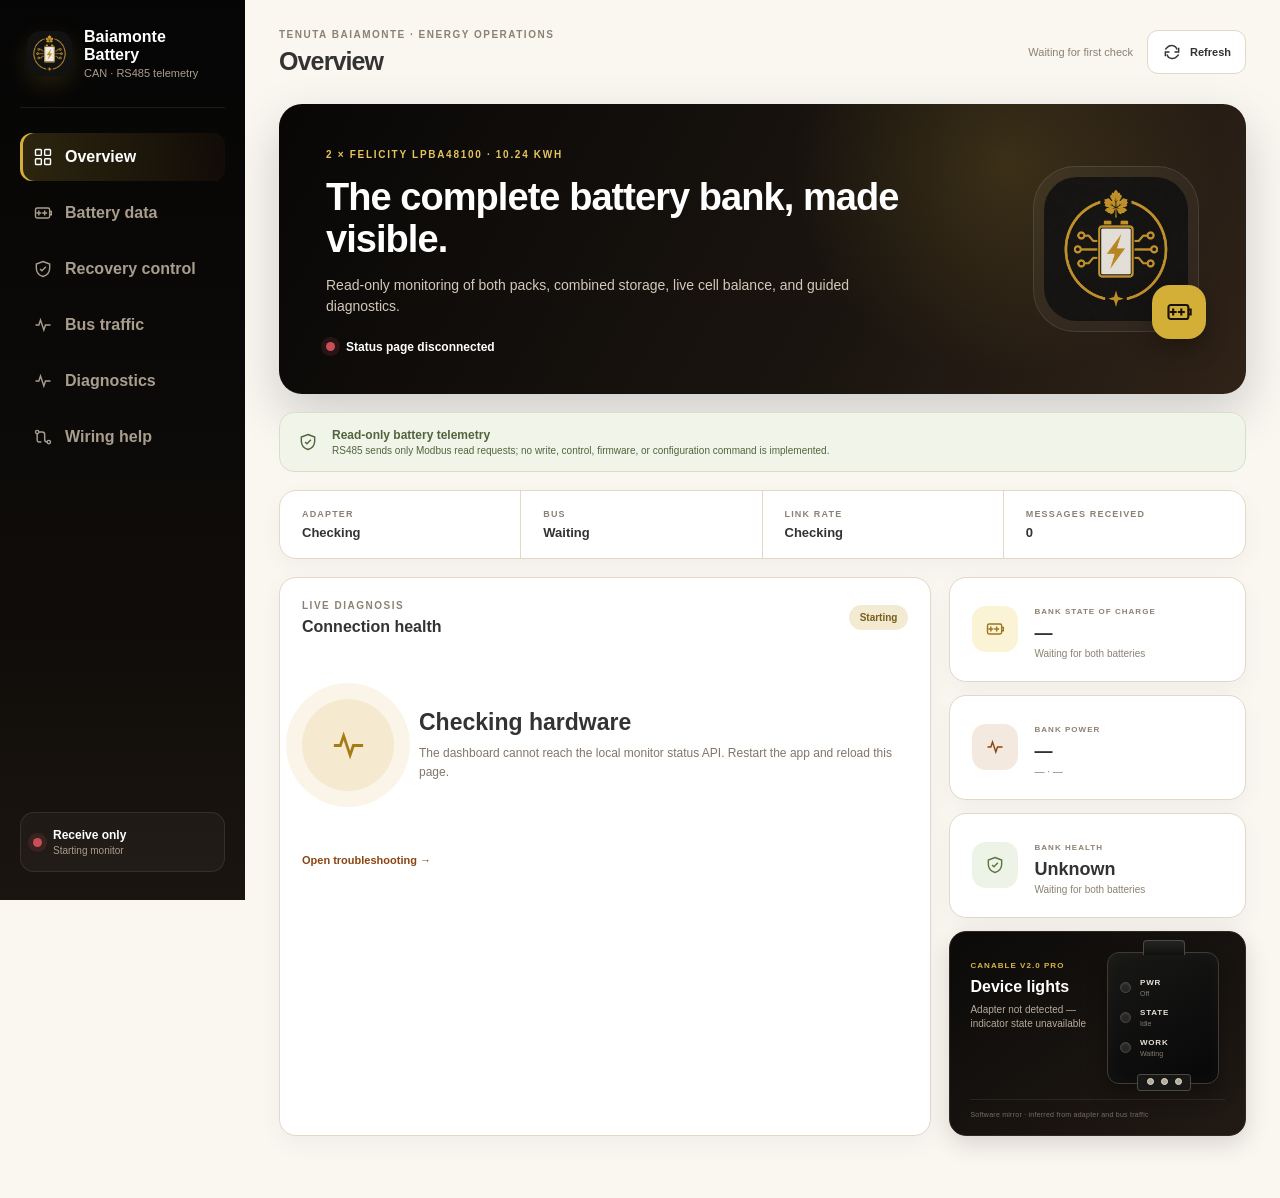
==== baiamonte_can_monitor/web/index.html @ 687291a1 "Add guarded battery recovery control" ====
<!doctype html>
<html lang="en">
<head>
  <meta charset="utf-8">
  <meta name="viewport" content="width=device-width,initial-scale=1,viewport-fit=cover">
  <meta name="theme-color" content="#080706">
  <meta name="apple-mobile-web-app-capable" content="yes">
  <meta name="apple-mobile-web-app-status-bar-style" content="black-translucent">
  <meta name="apple-mobile-web-app-title" content="Baiamonte Battery">
  <title>Baiamonte Battery Monitor</title>
  <link rel="icon" type="image/png" sizes="32x32" href="favicon-32.png">
  <link rel="apple-touch-icon" sizes="180x180" href="apple-touch-icon.png">
  <link rel="manifest" href="manifest.webmanifest">
  <link rel="stylesheet" href="app.css">
  <link rel="stylesheet" href="device-lights.css">
</head>
<body>
  <svg class="sprite" aria-hidden="true"><defs>
    <symbol id="i-overview" viewBox="0 0 24 24"><rect x="3" y="3" width="7" height="7" rx="1"/><rect x="14" y="3" width="7" height="7" rx="1"/><rect x="3" y="14" width="7" height="7" rx="1"/><rect x="14" y="14" width="7" height="7" rx="1"/></symbol>
    <symbol id="i-battery" viewBox="0 0 24 24"><rect x="3" y="6" width="17" height="12" rx="2"/><path d="M20 10h2v4h-2M7 9v6M4 12h6M14 9v6M11 12h6"/></symbol>
    <symbol id="i-pulse" viewBox="0 0 24 24"><path d="M3 12h4l2-6 4 12 2-6h6"/></symbol>
    <symbol id="i-wire" viewBox="0 0 24 24"><circle cx="5" cy="6" r="2"/><circle cx="19" cy="18" r="2"/><path d="M7 6h4a3 3 0 0 1 3 3v6a3 3 0 0 0 3 3M5 8v8a2 2 0 0 0 2 2h3"/></symbol>
    <symbol id="i-refresh" viewBox="0 0 24 24"><path d="M20 7v5h-5M4 17v-5h5"/><path d="M18.2 9A7 7 0 0 0 6.4 6.4L4 9M5.8 15A7 7 0 0 0 17.6 17.6L20 15"/></symbol>
    <symbol id="i-shield" viewBox="0 0 24 24"><path d="M12 3 20 6v5c0 5-3.3 8.4-8 10-4.7-1.6-8-5-8-10V6Z"/><path d="m8.5 12 2.2 2.2 4.8-5"/></symbol>
  </defs></svg>

  <div class="shell">
    <aside>
      <div class="brand"><img src="brand-icon.png" alt=""><span><strong>Baiamonte Battery</strong><small>CAN · RS485 telemetry</small></span></div>
      <nav aria-label="CAN Monitor pages">
        <button class="nav active" data-page="overview"><svg><use href="#i-overview"/></svg>Overview</button>
        <button class="nav" data-page="battery"><svg><use href="#i-battery"/></svg>Battery data</button>
        <button class="nav" data-page="recovery"><svg><use href="#i-shield"/></svg>Recovery control</button>
        <button class="nav" data-page="traffic"><svg><use href="#i-pulse"/></svg>Bus traffic</button>
        <button class="nav" data-page="diagnostics"><svg><use href="#i-pulse"/></svg>Diagnostics</button>
        <button class="nav" data-page="wiring"><svg><use href="#i-wire"/></svg>Wiring help</button>
      </nav>
      <div class="estate-note"><i id="side-light"></i><span><b>Receive only</b><small id="side-status">Starting monitor</small></span></div>
    </aside>

    <main>
      <header>
        <div><p class="eyebrow">TENUTA BAIAMONTE · ENERGY OPERATIONS</p><h1 id="page-title">Overview</h1></div>
        <div class="header-tools"><span id="last-check">Waiting for first check</span><button id="refresh"><svg><use href="#i-refresh"/></svg>Refresh</button></div>
      </header>

      <section class="page active" id="overview">
        <div class="hero">
          <div class="hero-copy"><span>2 × FELICITY LPBA48100 · 10.24 KWH</span><h2>The complete battery bank, made visible.</h2><p>Read-only monitoring of both packs, combined storage, live cell balance, and guided diagnostics.</p><div class="hero-state"><i id="hero-light"></i><b id="hero-status">Checking the battery adapter…</b></div></div>
          <div class="hero-emblem"><img src="brand-icon.png" alt="Baiamonte crest"><span><svg><use href="#i-battery"/></svg></span></div>
        </div>

        <div class="safety-banner"><svg><use href="#i-shield"/></svg><div><b>Read-only battery telemetry</b><span>RS485 sends only Modbus read requests; no write, control, firmware, or configuration command is implemented.</span></div></div>

        <div class="summary-strip">
          <div><small>ADAPTER</small><b id="adapter-summary">Checking</b></div>
          <div><small>BUS</small><b id="bus-summary">Waiting</b></div>
          <div><small>LINK RATE</small><b id="bitrate-summary">Checking</b></div>
          <div><small>MESSAGES RECEIVED</small><b id="frames-summary">0</b></div>
        </div>

        <div class="overview-grid">
          <article class="panel health-panel"><div class="panel-head"><div><p>LIVE DIAGNOSIS</p><h3>Connection health</h3></div><span class="status-badge" id="health-badge">Starting</span></div><div class="health-orbit"><span id="health-orbit"><svg><use href="#i-pulse"/></svg></span><div><h2 id="health-title">Checking hardware</h2><p id="diagnosis">The monitor is starting.</p></div></div><button class="text-button" data-go="diagnostics">Open troubleshooting →</button></article>
          <div class="status-column">
            <article class="metric-card gold"><span><svg><use href="#i-battery"/></svg></span><div><small>BANK STATE OF CHARGE</small><h3 id="soc">—</h3><p id="battery-state">Waiting for both batteries</p></div></article>
            <article class="metric-card brown"><span><svg><use href="#i-pulse"/></svg></span><div><small>BANK POWER</small><h3 id="power">—</h3><p><span id="voltage">—</span> · <span id="current">—</span></p></div></article>
            <article class="metric-card green"><span><svg><use href="#i-shield"/></svg></span><div><small>BANK HEALTH</small><h3 id="safety">Unknown</h3><p id="safety-detail">Waiting for both batteries</p></div></article>
            <article class="device-lights-card" aria-label="CANable indicator light software mirror">
              <div class="device-lights-copy"><small id="device-model">USB COMMUNICATION ADAPTER</small><h3>Device lights</h3><p id="device-lights-status">Checking adapter indicators</p></div>
              <div class="canable-face" id="canable-face">
                <span class="usb-cap" aria-hidden="true"></span>
                <div class="led-row"><i class="device-led pwr" id="led-pwr" aria-hidden="true"></i><b id="led-pwr-label">PWR</b><em id="led-pwr-state">Off</em></div>
                <div class="led-row"><i class="device-led state" id="led-state" aria-hidden="true"></i><b id="led-state-label">RXD</b><em id="led-state-state">Idle</em></div>
                <div class="led-row"><i class="device-led work" id="led-work" aria-hidden="true"></i><b id="led-work-label">TXD</b><em id="led-work-state">Waiting</em></div>
                <span class="terminal-block" aria-hidden="true"><i></i><i></i><i></i></span>
              </div>
              <span class="mirror-note">Software mirror · inferred from adapter and bus traffic</span>
            </article>
          </div>
        </div>
        <div class="pack-overview-grid" id="pack-overview-grid"></div>
      </section>

      <section class="page" id="traffic">
        <div class="section-head"><div><p>LIVE READ-ONLY BUS ACTIVITY</p><h2>Bus traffic</h2><span>Raw CAN frames or CRC-valid Felicity RS485 replies, updated every three seconds.</span></div><span class="badge" id="traffic-badge">Waiting</span></div>
        <div class="traffic-summary">
          <article class="traffic-hero"><div class="traffic-pulse" id="traffic-pulse"><i></i><i></i><span><svg><use href="#i-pulse"/></svg></span></div><div><small>LIVE FRAME RATE</small><h2 id="traffic-rate">0.0 frames/s</h2><p id="traffic-copy">Waiting for valid 500 kbit/s CAN traffic.</p></div></article>
          <article class="panel"><p>ONE-MINUTE WINDOW</p><h3 id="minute-frames">0 frames</h3><div class="traffic-meter"><i id="traffic-meter"></i></div><span class="meter-note">Activity scales automatically with the current bus load.</span></article>
        </div>
          <article class="panel traffic-ids-panel"><div class="panel-head"><div><p>ACTIVE IDENTIFIERS</p><h3>Battery messages</h3></div><span id="id-count">0 IDs</span></div><div class="traffic-id-grid" id="traffic-id-grid"><div class="empty">No valid messages received yet.</div></div></article>
        <article class="panel frames-panel"><div class="panel-head"><div><p>RAW TRAFFIC</p><h3>Most recent frames</h3></div><span>Newest first</span></div><div class="traffic-frame-list" id="traffic-frame-list"><div class="empty">No frames received yet.</div></div></article>
      </section>

      <section class="page" id="battery">
        <div class="section-head"><div><p>DUAL FELICITY BMS · READ ONLY</p><h2>Battery data</h2><span>Battery 1 and Battery 2 are read independently, then combined as one 10.24 kWh parallel bank.</span></div><span class="badge" id="battery-badge">Waiting</span></div>
        <div class="bank-summary" id="bank-summary"></div>
        <div id="battery-pack-sections"></div>
      </section>

      <section class="page" id="recovery">
        <div class="section-head"><div><p>GUARDED BATTERY SUPERVISOR</p><h2>Recovery control</h2><span>Uses live data from both BMS units and can supervise only the verified generator input switch.</span></div><span class="badge warning" id="recovery-badge">Checking</span></div>
        <div class="recovery-hero" id="recovery-hero">
          <div><small id="recovery-kicker">ASSESSING BOTH BATTERIES</small><h2 id="recovery-title">Waiting for BMS limits</h2><p id="recovery-summary">The controller is collecting cell and operating-limit data.</p></div>
          <div class="recovery-rate"><small>RECOMMENDED BANK LIMIT</small><b id="recovery-limit">—</b><span id="full-rate-state">Full rate locked</span></div>
        </div>
        <div class="safety-banner"><svg><use href="#i-shield"/></svg><div><b>The BMS safety envelope is never overridden</b><span>This controller can connect or disconnect an existing generator AC input. It cannot regulate amperage, force balancing, close a blocked BMS MOSFET, or write battery configuration.</span></div></div>
        <div class="recovery-grid">
          <article class="panel"><div class="panel-head"><div><p>INTELLIGENT ACTION</p><h3>What the system recommends</h3></div><span class="status-badge warning" id="charge-safe">Locked</span></div><div class="finding" id="recovery-action">Waiting for a complete assessment.</div><div class="setting-row"><span>Weakest battery</span><b id="weakest-battery">—</b></div><div class="setting-row"><span>Weakest cell</span><b id="weakest-cell">—</b></div><div class="setting-row"><span>Full-rate charging</span><b id="full-rate-detail">Locked</b></div></article>
          <article class="panel"><div class="panel-head"><div><p>GENERATOR INPUT ACTUATOR</p><h3>Guarded on/off control</h3></div><span class="status-badge" id="controller-enabled">Disabled</span></div><div class="setting-row"><span>Input switch</span><b id="generator-switch">—</b></div><div class="setting-row"><span>Generator voltage</span><b id="generator-voltage">—</b></div><div class="setting-row"><span>Last automatic action</span><b id="controller-action">None</b></div><div class="setting-row"><span>Current regulation</span><b>Not available through breaker</b></div><button class="emergency-button" id="emergency-stop"><svg><use href="#i-shield"/></svg>Open generator input now</button><p class="control-note" id="controller-note">Automatic actions remain locked until enabled in app configuration.</p></article>
        </div>
        <div class="limit-grid" id="limit-grid"></div>
      </section>

      <section class="page" id="diagnostics">
        <div class="section-head"><div><p>ADAPTER AND BUS HEALTH</p><h2>Diagnostics</h2><span>Follow the highlighted step first; the monitor updates automatically.</span></div><span class="badge neutral">Receive only</span></div>
        <div class="diagnostic-grid">
          <article class="panel"><p>CURRENT FINDING</p><h3 id="diagnostic-title">Checking monitor</h3><div class="finding" id="diagnostic-finding">Waiting for status.</div><div class="check-list" id="check-list"></div></article>
          <article class="panel"><p>CONNECTION DETAILS</p><h3>Live adapter status</h3><div class="setting-row"><span>Service</span><b id="service-detail">—</b></div><div class="setting-row"><span>Adapter</span><b id="adapter-detail">—</b></div><div class="setting-row"><span>Link rate</span><b id="bitrate-detail">—</b></div><div class="setting-row"><span>Last message</span><b id="last-id">—</b></div><div class="setting-row"><span>Last reply</span><b id="last-frame">Never</b></div><div class="setting-row"><span>Uptime</span><b id="uptime">—</b></div></article>
        </div>
        <article class="panel frames-panel"><div class="panel-head"><div><p>RECENT RECEIVE ACTIVITY</p><h3>Valid bus messages</h3></div><span id="frame-count">0 total</span></div><div class="frame-list" id="frame-list"><div class="empty">No messages received yet.</div></div></article>
      </section>

      <section class="page" id="wiring">
        <div class="section-head"><div><p>BAIAMONTE INSTALLATION REFERENCE</p><h2>Wiring help</h2><span>Power down the batteries before changing wiring.</span></div><span class="badge warning">Pin 2 is 12 V</span></div>
        <div class="wiring-grid">
          <article class="panel wiring-card"><p>USB RS485 TERMINALS</p><h3>Installed half-duplex connection</h3><div class="terminal-row"><span class="wire high">A</span><div><b>CN1 · TXD+</b><small>Battery RJ45 pin 6 · RS485-A</small></div></div><div class="terminal-row"><span class="wire low">B</span><div><b>CN2 · TXD−</b><small>Battery RJ45 pin 5 · RS485-B</small></div></div><div class="terminal-row"><span class="wire ground">G</span><div><b>CN2 · GND</b><small>Battery RJ45 pin 1 · signal ground</small></div></div></article>
          <article class="panel pin-card"><p>DO NOT CONNECT</p><h3>Protected terminals and pins</h3><div class="pin-route"><div><small>ADAPTER</small><b>Leave VCC empty</b><b>Leave RXD+ / RXD− empty</b></div><i>×</i><div><small>BATTERY RJ45</small><b>Pin 2 · 12 V</b><b>Never connect to USB adapter</b></div></div><div class="notice">The adapter automatically controls transmit direction. Use the battery’s dedicated RS485 port, not PCS, LINK-0, or LINK-1.</div></article>
        </div>
        <article class="panel procedure"><p>NO-REPLY CHECKLIST</p><h3>If the adapter connects but a battery is offline</h3><ol><li>Confirm both batteries are powered and their inter-battery link remains connected.</li><li>Confirm the app uses 9600 baud, 8 data bits, no parity, and 1 stop bit.</li><li>Verify Battery 1 is address 1 and Battery 2 is address 2.</li><li>Verify pin 6 reaches TXD+ and pin 5 reaches TXD−; with power off, swap A/B only if the adapter convention differs.</li><li>Never connect battery RJ45 pin 2 (12 V) to the USB adapter.</li></ol></article>
      </section>
    </main>
  </div>
  <script src="app.js"></script>
</body>
</html>
---- baiamonte_can_monitor/web/app.css ----
:root{--ink:#333;--muted:#81766a;--line:#e3d8c8;--paper:#faf6f0;--white:#fff;--gold:#d4af37;--brown:#8b4513;--green:#6f8252;--red:#c94f57;--amber:#c48622;--shadow:0 18px 50px rgba(40,25,10,.08)}*{box-sizing:border-box}html,body{margin:0;min-height:100%;font-family:"Avenir Next",Futura,"Century Gothic",-apple-system,BlinkMacSystemFont,"Segoe UI",sans-serif;color:var(--ink);background:var(--paper);-webkit-tap-highlight-color:transparent}button{font:inherit;touch-action:manipulation}.sprite{position:absolute;width:0;height:0}.shell{display:grid;grid-template-columns:245px 1fr;min-height:100vh}aside{position:sticky;top:0;height:100vh;background:linear-gradient(180deg,#050505,#100d0a 72%,#1b1510);color:#fff;padding:28px 20px;display:flex;flex-direction:column}.brand{display:flex;align-items:center;gap:12px;padding:0 7px 28px;border-bottom:1px solid rgba(255,255,255,.09)}.brand img{width:45px;height:45px;border-radius:14px;box-shadow:0 8px 25px rgba(212,175,55,.16)}.brand span{display:flex;flex-direction:column}.brand strong{font-size:16px}.brand small{color:#a99d8d;margin-top:3px;font-size:11px}nav{padding-top:25px;display:grid;gap:8px}.nav{min-height:48px;border:0;background:transparent;color:#a99d8d;border-radius:12px;padding:12px 13px;display:flex;align-items:center;gap:12px;cursor:pointer;text-align:left;font-weight:650;transition:.2s}.nav svg,.panel svg,.metric-card svg,.safety-banner svg,#refresh svg{width:20px;height:20px;fill:none;stroke:currentColor;stroke-width:1.7}.nav:hover{color:#fffaf2;background:rgba(255,255,255,.05)}.nav.active{color:#fff;background:linear-gradient(90deg,rgba(212,175,55,.18),rgba(139,69,19,.08));box-shadow:inset 3px 0 var(--gold)}.estate-note{margin-top:auto;display:flex;align-items:center;gap:11px;padding:15px 12px;border:1px solid rgba(255,255,255,.09);border-radius:14px;background:rgba(255,255,255,.035)}.estate-note>i,.hero-state i{width:9px;height:9px;border-radius:50%;background:var(--amber);box-shadow:0 0 0 5px rgba(196,134,34,.12)}.estate-note>i.online,.hero-state i.online{background:#87a867;box-shadow:0 0 0 5px rgba(111,130,82,.18)}.estate-note>i.error,.hero-state i.error{background:var(--red);box-shadow:0 0 0 5px rgba(201,79,87,.14)}.estate-note span{display:flex;flex-direction:column;min-width:0}.estate-note b{font-size:12px}.estate-note small{color:#a99d8d;font-size:10px;margin-top:3px;white-space:nowrap;overflow:hidden;text-overflow:ellipsis}main{min-width:0;padding:0 34px 44px}header{height:104px;display:flex;align-items:center;justify-content:space-between}p.eyebrow,.panel>p,.panel-head p,.section-head p{margin:0 0 7px;font-size:10px;font-weight:800;letter-spacing:.15em;color:#8c8172}header h1{margin:0;font-size:25px;letter-spacing:-.035em}.header-tools{display:flex;align-items:center;gap:14px;color:#8c8172;font-size:11px}#refresh{min-height:44px;border:1px solid var(--line);background:#fff;color:var(--ink);border-radius:11px;padding:9px 14px;display:flex;align-items:center;gap:8px;cursor:pointer;font-weight:700}.page{display:none}.page.active{display:block}.hero{min-height:244px;border-radius:23px;overflow:hidden;background:radial-gradient(circle at 75% 20%,rgba(212,175,55,.16),transparent 28%),linear-gradient(120deg,#080706,#1b1510 62%,#302318);box-shadow:0 20px 50px rgba(5,23,41,.18);padding:40px 47px;display:flex;justify-content:space-between;align-items:center;color:#fff}.hero-copy{max-width:650px}.hero-copy>span{font-size:10px;color:#e4c45d;font-weight:800;letter-spacing:.17em}.hero h2{font-size:38px;line-height:1.1;letter-spacing:-.025em;margin:15px 0 10px}.hero p{color:#d3c9ba;font-size:14px;line-height:1.55;max-width:560px}.hero-state{display:flex;align-items:center;gap:11px;margin-top:22px;font-size:12px}.hero-emblem{position:relative;width:166px;height:166px;border-radius:42px;padding:10px;background:rgba(255,255,255,.045);border:1px solid rgba(255,255,255,.1)}.hero-emblem img{width:100%;height:100%;object-fit:cover;border-radius:33px;opacity:.92}.hero-emblem span{position:absolute;right:-8px;bottom:-8px;width:54px;height:54px;border-radius:18px;background:var(--gold);color:#17120b;display:grid;place-items:center;box-shadow:0 10px 25px rgba(0,0,0,.3)}.hero-emblem svg{width:28px;height:28px;fill:none;stroke:currentColor;stroke-width:1.8}.safety-banner{display:flex;align-items:center;gap:14px;margin:18px 0;padding:15px 18px;border:1px solid #d8dfc9;border-radius:15px;background:#f1f5e9;color:#52643d}.safety-banner div{display:flex;flex-direction:column}.safety-banner b{font-size:12px}.safety-banner span{font-size:10px;margin-top:3px}.summary-strip{margin:18px 0;display:grid;grid-template-columns:repeat(4,1fr);background:#fff;border:1px solid var(--line);border-radius:17px;box-shadow:0 8px 24px rgba(16,36,60,.04)}.summary-strip div{padding:18px 22px;border-right:1px solid var(--line);display:flex;flex-direction:column}.summary-strip div:last-child{border-right:0}.summary-strip small{font-size:9px;letter-spacing:.13em;font-weight:800;color:#8c8172}.summary-strip b{font-size:13px;margin-top:6px}.overview-grid{display:grid;grid-template-columns:minmax(0,1.65fr) minmax(270px,.75fr);gap:18px}.panel,.metric-card{background:#fff;border:1px solid var(--line);border-radius:17px;padding:22px;box-shadow:0 8px 25px rgba(16,36,60,.045)}.panel-head{display:flex;align-items:center;justify-content:space-between;margin-bottom:17px}.panel h3{font-size:16px;margin:0}.status-badge,.badge{font-size:10px;font-weight:800;padding:7px 11px;border-radius:30px;background:#f3ead2;color:#785d1d}.status-badge.healthy{background:#e8f0df;color:#53683e}.status-badge.error{background:#fae5e6;color:#9f353c}.status-badge.warning,.badge.warning{background:#fbefd8;color:#93631c}.badge.neutral{background:#eee9e2;color:#74695e}.health-orbit{min-height:185px;display:flex;align-items:center;gap:25px}.health-orbit>span{width:92px;height:92px;flex:0 0 auto;border-radius:50%;display:grid;place-items:center;background:#f5ead0;color:#a77c14;box-shadow:0 0 0 16px #faf5e8}.health-orbit>span.healthy{background:#dfead2;color:#58703f;box-shadow:0 0 0 16px #f0f5e9}.health-orbit>span.error{background:#f6d8da;color:#a43c43;box-shadow:0 0 0 16px #fbebec}.health-orbit svg{width:39px;height:39px}.health-orbit h2{margin:0 0 8px;font-size:23px}.health-orbit p{margin:0;color:var(--muted);line-height:1.55;font-size:12px;max-width:520px}.text-button{min-height:44px;border:0;background:transparent;color:var(--brown);font-weight:750;font-size:11px;cursor:pointer;padding:8px 0}.status-column{display:grid;gap:13px}.metric-card{display:flex;gap:16px;align-items:center}.metric-card>span{width:46px;height:46px;border-radius:14px;display:grid;place-items:center;flex:0 0 auto}.metric-card.gold>span{background:#fbf3d6;color:#9a7720}.metric-card.brown>span{background:#f3e9df;color:var(--brown)}.metric-card.green>span{background:#edf3e6;color:#5c7542}.metric-card small{font-size:8px;font-weight:850;letter-spacing:.13em;color:#8c8172}.metric-card h3{margin:5px 0 4px;font-size:18px}.metric-card p{font-size:10px;margin:0;color:#8c8172}.section-head{display:flex;justify-content:space-between;align-items:end;margin:14px 0 24px}.section-head h2{font-size:27px;letter-spacing:-.035em;margin:0 0 6px}.section-head span{color:#83786c;font-size:12px}.battery-grid{display:grid;grid-template-columns:repeat(4,minmax(0,1fr));gap:14px}.reading-card{background:#fff;border:1px solid var(--line);border-radius:16px;padding:20px;min-height:128px;box-shadow:var(--shadow)}.reading-card small{font-size:8px;letter-spacing:.12em;font-weight:800;color:#8c8172}.reading-card h3{font-size:23px;margin:15px 0 5px}.reading-card p{font-size:10px;margin:0;color:var(--muted)}.cells-panel,.frames-panel,.procedure{margin-top:18px}.cell-grid{display:grid;grid-template-columns:repeat(8,1fr);gap:9px}.cell{padding:13px 8px;border-radius:11px;background:#f4eee5;text-align:center}.cell small{display:block;font-size:8px;color:#8c8172}.cell b{display:block;font-size:11px;margin-top:5px}.diagnostic-grid,.wiring-grid{display:grid;grid-template-columns:1fr 1fr;gap:18px}.finding{padding:16px;border-radius:12px;background:#f6f0e7;color:#65594d;font-size:12px;line-height:1.55}.check-list{margin-top:14px;display:grid;gap:9px}.check{display:flex;gap:10px;align-items:flex-start;font-size:11px;color:#6e6358}.check i{width:20px;height:20px;flex:0 0 auto;border-radius:50%;background:#f3e7c7;color:#8d6a17;font-style:normal;font-weight:900;display:grid;place-items:center}.setting-row{display:flex;justify-content:space-between;gap:18px;padding:13px 0;border-top:1px solid #eee5da;font-size:11px}.setting-row span{color:#7d7469}.setting-row b{text-align:right;overflow-wrap:anywhere}.frame-list{display:grid;max-height:420px;overflow:auto}.frame-row{display:grid;grid-template-columns:76px 1fr auto;gap:13px;padding:12px 0;border-top:1px solid #eee5da;align-items:center;font-family:ui-monospace,SFMono-Regular,Menlo,monospace;font-size:10px}.frame-row:first-child{border-top:0}.frame-row b{color:#71451d}.frame-row code{overflow-wrap:anywhere}.frame-row small{color:#8c8172}.empty{padding:34px 12px;text-align:center;color:#8c8172;font-size:11px}.terminal-row{display:flex;align-items:center;gap:14px;padding:13px 0;border-top:1px solid #eee5da}.terminal-row div{display:flex;flex-direction:column}.terminal-row b{font-size:12px}.terminal-row small{font-size:10px;color:var(--muted);margin-top:3px}.wire{width:40px;height:40px;border-radius:12px;color:#fff;display:grid;place-items:center;font-weight:900}.wire.high{background:#bd7f30}.wire.low{background:#d7943d}.termination,.notice{margin-top:17px;padding:15px;border-radius:12px;background:#f8edd8;display:flex;flex-direction:column}.termination b{font-size:12px}.termination span,.notice{font-size:10px;line-height:1.5;color:#765c32}.pin-route{display:grid;grid-template-columns:1fr auto 1fr;align-items:center;gap:15px}.pin-route>div{padding:17px;background:#f4eee5;border-radius:12px;display:flex;flex-direction:column}.pin-route small{font-size:8px;color:#8c8172;font-weight:800;letter-spacing:.1em;margin-bottom:8px}.pin-route b{font-size:11px;margin:3px 0}.pin-route i{font-style:normal;color:#a68b61}.procedure ol{margin:18px 0 0;padding-left:22px;color:#675c50;font-size:12px;line-height:1.65}.procedure li{padding:4px 0}
.traffic-summary{display:grid;grid-template-columns:1.35fr .65fr;gap:18px}.traffic-hero{min-height:190px;border-radius:18px;padding:28px 32px;background:linear-gradient(125deg,#0c0a08,#251a10);color:#fff;display:flex;align-items:center;gap:28px;box-shadow:0 15px 35px rgba(22,13,5,.16)}.traffic-hero small{font-size:9px;color:#d7b94f;letter-spacing:.14em;font-weight:850}.traffic-hero h2{font-size:29px;margin:9px 0 6px}.traffic-hero p{font-size:11px;color:#c7bdae;margin:0}.traffic-pulse{width:112px;height:112px;position:relative;display:grid;place-items:center;flex:0 0 auto}.traffic-pulse>span{position:relative;z-index:2;width:64px;height:64px;border-radius:50%;background:#d4af37;color:#17120b;display:grid;place-items:center}.traffic-pulse svg{width:31px;height:31px;fill:none;stroke:currentColor;stroke-width:1.7}.traffic-pulse>i{position:absolute;width:72px;height:72px;border:1px solid rgba(212,175,55,.42);border-radius:50%;opacity:.2}.traffic-pulse.live>i{animation:traffic-wave 2s ease-out infinite}.traffic-pulse.live>i:nth-child(2){animation-delay:1s}.traffic-meter{height:9px;background:#eee6da;border-radius:10px;margin:24px 0 9px;overflow:hidden}.traffic-meter i{display:block;height:100%;width:0;background:linear-gradient(90deg,#8b4513,#d4af37);border-radius:inherit;transition:width .5s}.meter-note{font-size:9px;color:var(--muted)}.traffic-ids-panel{margin-top:18px}.traffic-id-grid{display:grid;grid-template-columns:repeat(4,1fr);gap:10px}.traffic-id{padding:15px;border-radius:12px;background:#f4eee5;display:flex;flex-direction:column}.traffic-id b{font-family:ui-monospace,SFMono-Regular,Menlo,monospace;font-size:14px;color:#72451c}.traffic-id span{font-size:9px;color:var(--muted);margin-top:5px}.traffic-id small{font-size:9px;font-weight:800;margin-top:8px}.traffic-frame-list{display:grid;max-height:520px;overflow:auto}.traffic-frame{display:grid;grid-template-columns:80px minmax(180px,1fr) minmax(180px,.8fr) auto;gap:13px;padding:13px 0;border-top:1px solid #eee5da;align-items:center;font-size:10px}.traffic-frame:first-child{border-top:0}.traffic-frame>b{font-family:ui-monospace,SFMono-Regular,Menlo,monospace;color:#71451d;font-size:12px}.traffic-frame code{overflow-wrap:anywhere}.traffic-frame span{color:#765f49}.traffic-frame small{color:#8c8172;text-align:right}@keyframes traffic-wave{0%{transform:scale(.8);opacity:.65}100%{transform:scale(1.55);opacity:0}}
.pack-overview-grid{display:grid;grid-template-columns:repeat(2,minmax(0,1fr));gap:18px;margin-top:18px}.pack-overview{background:var(--white);border:1px solid var(--line);border-radius:17px;padding:21px 23px;box-shadow:var(--shadow)}.pack-overview-head,.pack-title{display:flex;justify-content:space-between;align-items:center;gap:14px}.pack-overview h3,.pack-title h3{margin:4px 0 0}.pack-overview-values{display:grid;grid-template-columns:repeat(4,1fr);gap:10px;margin-top:18px}.pack-overview-values div{padding:12px;background:#f5f0e8;border-radius:12px;display:flex;flex-direction:column}.pack-overview-values small,.pack-kicker{font-size:8px;letter-spacing:.12em;font-weight:850;color:#8c8172}.pack-overview-values b{font-size:15px;margin-top:6px}.pack-status{font-size:9px;font-weight:850;padding:6px 9px;border-radius:20px;background:#fae5e6;color:#9f353c}.pack-status.online{background:#e8f0df;color:#53683e}.pack-status.attention{background:#fbefd8;color:#93631c}.bank-summary{display:grid;grid-template-columns:repeat(5,1fr);gap:12px;margin-bottom:18px}.bank-summary .reading-card{min-height:112px}.battery-pack{margin-top:18px}.pack-title{margin-bottom:18px}.pack-title-copy{display:flex;flex-direction:column}.pack-title-copy span{font-size:10px;color:var(--muted);margin-top:4px}.pack-metrics{display:grid;grid-template-columns:repeat(6,minmax(0,1fr));gap:10px}.pack-metric{padding:14px;background:#f5f0e8;border-radius:12px;display:flex;flex-direction:column}.pack-metric small{font-size:8px;color:#8c8172;font-weight:850;letter-spacing:.1em}.pack-metric b{font-size:15px;margin-top:7px}.cell.attention{background:#fbefd8;color:#93631c}.wire.ground{background:#657064}
@media(prefers-color-scheme:dark){:root{--ink:#f1ede5;--muted:#aaa094;--line:#3b362d;--paper:#0f0e0d;--white:#1b1917}html,body{background:#0b0b0b;color:var(--ink)}.panel,.metric-card,.summary-strip,.reading-card{background:#1b1917;border-color:#3b362d}.summary-strip div,.setting-row,.frame-row,.terminal-row,.traffic-frame{border-color:#3b362d}.cell,.pin-route>div,.finding,.traffic-id{background:#151310;color:#e9e1d7}.safety-banner{background:#1d2518;border-color:#35432a;color:#adc393}#refresh{background:#211d19;border-color:#41372e;color:#f4ede4}.termination,.notice{background:#2b2419;color:#d6bd8a}}
@media(max-width:1050px){.overview-grid{grid-template-columns:1fr}.status-column{grid-template-columns:repeat(3,1fr)}.battery-grid{grid-template-columns:repeat(2,1fr)}.cell-grid{grid-template-columns:repeat(4,1fr)}.traffic-id-grid{grid-template-columns:repeat(2,1fr)}}
@media(max-width:760px){.shell{display:block}aside{position:relative;height:auto;padding:15px 16px;display:block}.brand{padding-bottom:14px}.brand img{width:40px;height:40px}nav{display:flex;padding-top:12px;overflow-x:auto;scrollbar-width:none}.nav{white-space:nowrap;min-width:max-content}.estate-note{display:none}main{padding:0 15px calc(30px + env(safe-area-inset-bottom))}header{height:86px}.header-tools>span{display:none}.hero{padding:29px 25px;min-height:270px}.hero h2{font-size:30px}.hero-emblem{display:none}.summary-strip{grid-template-columns:1fr 1fr}.summary-strip div:nth-child(2){border-right:0}.summary-strip div:nth-child(-n+2){border-bottom:1px solid var(--line)}.overview-grid,.diagnostic-grid,.wiring-grid,.traffic-summary{grid-template-columns:1fr}.status-column{grid-template-columns:1fr}.battery-grid{grid-template-columns:1fr 1fr}.section-head{align-items:flex-start;gap:12px}.section-head h2{font-size:24px}.cell-grid{grid-template-columns:repeat(4,1fr)}.health-orbit{align-items:flex-start;flex-direction:column}.frame-row{grid-template-columns:68px 1fr}.frame-row small{grid-column:2}.pin-route{grid-template-columns:1fr}.pin-route i{transform:rotate(90deg);text-align:center}.traffic-frame{grid-template-columns:65px 1fr}.traffic-frame span,.traffic-frame small{grid-column:2;text-align:left}.traffic-hero{padding:24px}.traffic-pulse{width:88px;height:88px}}
@media(max-width:420px){.battery-grid{grid-template-columns:1fr}.cell-grid{grid-template-columns:repeat(2,1fr)}.hero h2{font-size:27px}.safety-banner{align-items:flex-start}.summary-strip div{padding:15px}.section-head>.badge{display:none}}
@media(prefers-color-scheme:dark){.pack-overview{background:#1b1917;border-color:#3b362d}.pack-overview-values div,.pack-metric{background:#151310;color:#e9e1d7}}
@media(max-width:1050px){.pack-metrics{grid-template-columns:repeat(3,1fr)}.bank-summary{grid-template-columns:repeat(3,1fr)}}
@media(max-width:760px){.pack-overview-grid{grid-template-columns:1fr}.bank-summary{grid-template-columns:1fr 1fr}.pack-overview-values{grid-template-columns:1fr 1fr}}
@media(max-width:420px){.pack-metrics{grid-template-columns:1fr 1fr}.bank-summary{grid-template-columns:1fr}}
.recovery-hero{min-height:190px;border-radius:20px;padding:30px 34px;background:linear-gradient(120deg,#17120d,#493218);color:#fff;display:flex;align-items:center;justify-content:space-between;gap:24px;box-shadow:0 15px 35px rgba(22,13,5,.14)}.recovery-hero.normal{background:linear-gradient(120deg,#142010,#41572f)}.recovery-hero.charge_blocked{background:linear-gradient(120deg,#291012,#702b31)}.recovery-hero small{font-size:9px;letter-spacing:.14em;font-weight:850;color:#e5c55b}.recovery-hero h2{font-size:29px;margin:9px 0}.recovery-hero p{max-width:680px;margin:0;color:#ddd1c0;font-size:12px;line-height:1.55}.recovery-rate{min-width:210px;padding:20px;border:1px solid rgba(255,255,255,.13);border-radius:16px;background:rgba(255,255,255,.06);display:flex;flex-direction:column}.recovery-rate b{font-size:28px;margin:9px 0 4px}.recovery-rate span{font-size:10px;color:#d5c9b8}.recovery-grid,.limit-grid{display:grid;grid-template-columns:repeat(2,minmax(0,1fr));gap:18px}.limit-grid{margin-top:18px}.limit-values{display:grid;grid-template-columns:repeat(2,1fr);gap:10px}.limit-values div{padding:14px;background:#f5f0e8;border-radius:12px;display:flex;flex-direction:column}.limit-values small{font-size:8px;letter-spacing:.1em;font-weight:850;color:#8c8172}.limit-values b{font-size:15px;margin-top:7px}.emergency-button{width:100%;min-height:50px;margin-top:18px;border:0;border-radius:12px;background:#8f3037;color:#fff;font-weight:800;cursor:pointer;display:flex;justify-content:center;align-items:center;gap:9px}.emergency-button svg{width:20px;height:20px;fill:none;stroke:currentColor;stroke-width:1.8}.emergency-button:disabled{opacity:.55}.control-note{font-size:10px;color:var(--muted);line-height:1.5;margin:10px 0 0}
@media(prefers-color-scheme:dark){.limit-values div{background:#151310;color:#e9e1d7}}
@media(max-width:760px){.recovery-hero{align-items:flex-start;flex-direction:column;padding:25px}.recovery-rate{width:100%;min-width:0}.recovery-grid,.limit-grid{grid-template-columns:1fr}}
---- baiamonte_can_monitor/web/device-lights.css ----
.device-lights-card{position:relative;overflow:hidden;background:linear-gradient(145deg,#0b0a09,#211a14);color:#fff;border:1px solid #30271f;border-radius:17px;padding:20px 20px 16px;box-shadow:0 8px 25px rgba(16,10,5,.14);display:grid;grid-template-columns:1fr 118px;gap:15px;align-items:center;min-height:190px}.device-lights-copy{align-self:start;padding-top:2px}.device-lights-copy small{font-size:8px;font-weight:850;letter-spacing:.13em;color:#d5b646}.device-lights-copy h3{font-size:16px;margin:6px 0 7px}.device-lights-copy p{font-size:10px;line-height:1.45;color:#b7aa9b;margin:0}.canable-face{position:relative;width:112px;min-height:132px;border-radius:12px;background:linear-gradient(150deg,#181817,#070707);border:1px solid #3f3a34;box-shadow:inset 0 0 18px rgba(255,255,255,.035),0 12px 20px rgba(0,0,0,.3);padding:24px 12px 25px;display:grid;gap:9px}.usb-cap{position:absolute;top:-13px;left:35px;width:42px;height:15px;border:1px solid #4c4943;border-bottom:0;border-radius:4px 4px 0 0;background:linear-gradient(#242422,#10100f)}.led-row{display:grid;grid-template-columns:13px 1fr;grid-template-rows:auto auto;column-gap:7px;align-items:center}.led-row b{font-size:8px;letter-spacing:.1em;color:#e7e1d8}.led-row em{grid-column:2;font-size:7px;font-style:normal;color:#847b70;margin-top:1px}.device-led{grid-row:1/3;width:11px;height:11px;border-radius:50%;background:#292725;border:1px solid #4b4742;box-shadow:inset 0 1px 2px rgba(255,255,255,.1);transition:background .25s,box-shadow .25s,opacity .25s}.device-led.pwr.on{background:#ff3c32;border-color:#ff766e;box-shadow:0 0 6px #ff3c32,0 0 15px rgba(255,60,50,.8),inset 0 1px 2px #fff}.device-led.state.on{background:#3d9cff;border-color:#88c3ff;box-shadow:0 0 6px #3d9cff,0 0 15px rgba(61,156,255,.8),inset 0 1px 2px #fff}.device-led.work.on{background:#48e862;border-color:#91f49f;box-shadow:0 0 6px #48e862,0 0 16px rgba(72,232,98,.85),inset 0 1px 2px #fff}.device-led.work.pulse{animation:device-work-pulse 1s steps(2,end) infinite}.terminal-block{position:absolute;bottom:-8px;left:29px;width:54px;height:17px;border-radius:3px;background:#171716;border:1px solid #4c4943;display:flex;justify-content:space-around;padding:3px 5px}.terminal-block i{width:7px;height:7px;border-radius:50%;background:#b4aa9a;border:1px solid #e4dbcd}.mirror-note{grid-column:1/-1;border-top:1px solid rgba(255,255,255,.08);padding-top:10px;font-size:7px;line-height:1.35;color:#756e66;letter-spacing:.035em}@keyframes device-work-pulse{0%,49%{opacity:1}50%,100%{opacity:.38;box-shadow:0 0 3px #48e862,0 0 8px rgba(72,232,98,.5)}}
@media(max-width:1050px) and (min-width:761px){.device-lights-card{min-height:150px;grid-template-columns:1fr 112px}.status-column .device-lights-card{grid-column:1/-1}}
@media(max-width:760px){.device-lights-card{grid-template-columns:1fr 118px;min-height:180px}.canable-face{justify-self:end}}
@media(max-width:380px){.device-lights-card{grid-template-columns:1fr}.canable-face{justify-self:center;margin-top:10px}.device-lights-copy{text-align:center}}
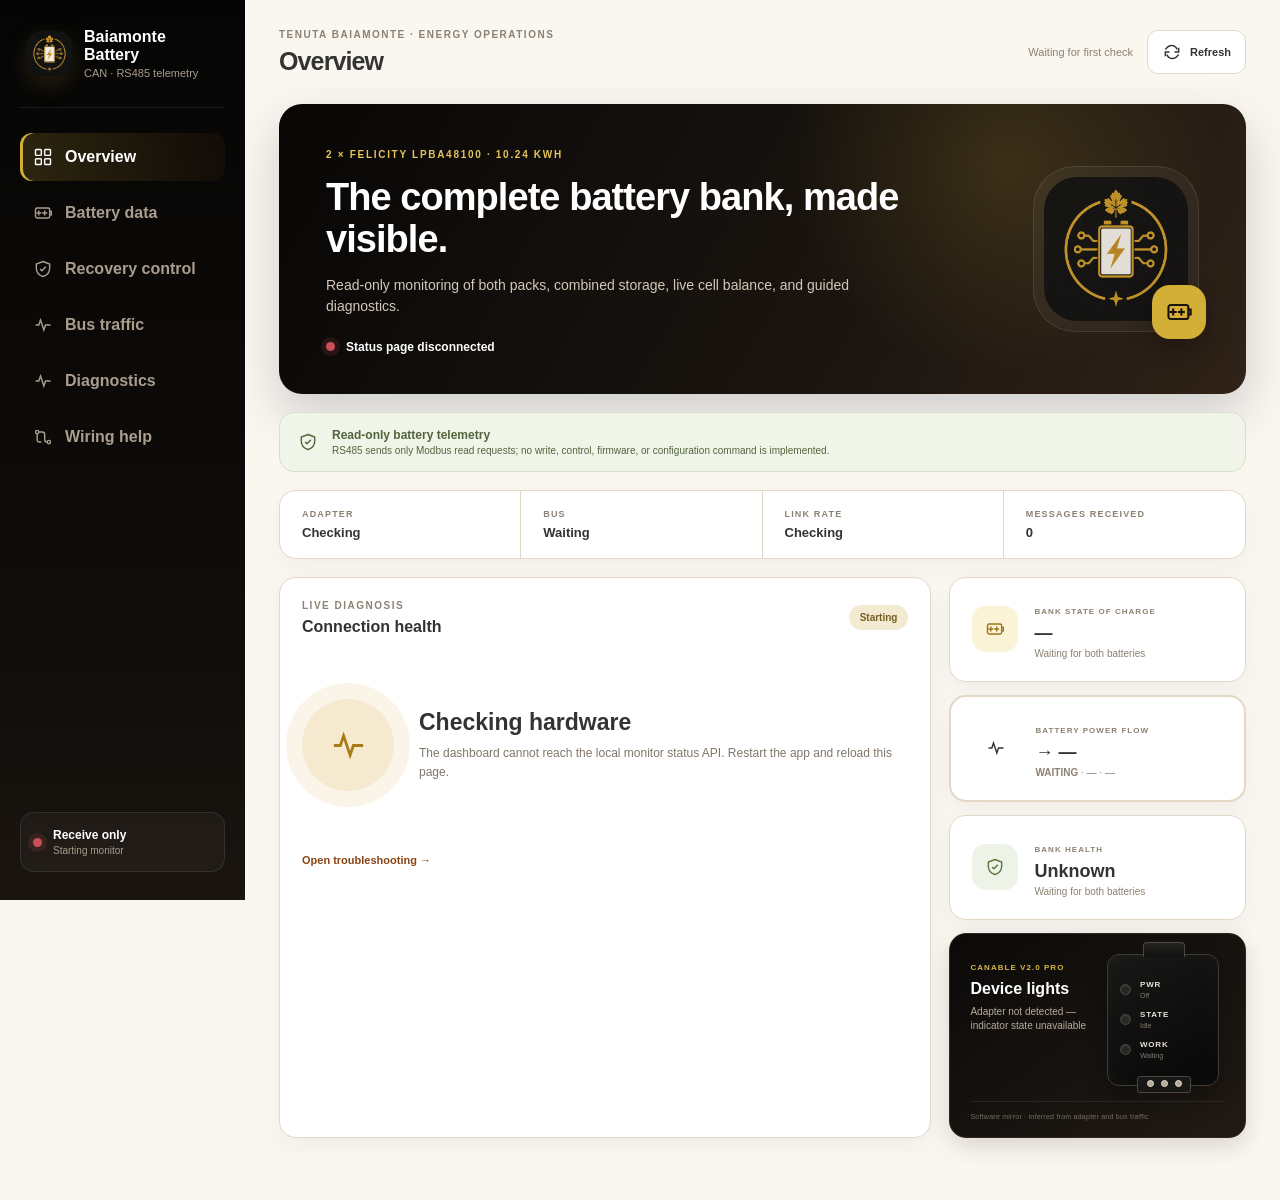
==== commit 2fa5a825: "Correct Felicity charging direction" ====
--- a/baiamonte_can_monitor/web/index.html
+++ b/baiamonte_can_monitor/web/index.html
@@ -63,7 +63,7 @@
           <article class="panel health-panel"><div class="panel-head"><div><p>LIVE DIAGNOSIS</p><h3>Connection health</h3></div><span class="status-badge" id="health-badge">Starting</span></div><div class="health-orbit"><span id="health-orbit"><svg><use href="#i-pulse"/></svg></span><div><h2 id="health-title">Checking hardware</h2><p id="diagnosis">The monitor is starting.</p></div></div><button class="text-button" data-go="diagnostics">Open troubleshooting →</button></article>
           <div class="status-column">
             <article class="metric-card gold"><span><svg><use href="#i-battery"/></svg></span><div><small>BANK STATE OF CHARGE</small><h3 id="soc">—</h3><p id="battery-state">Waiting for both batteries</p></div></article>
-            <article class="metric-card brown"><span><svg><use href="#i-pulse"/></svg></span><div><small>BANK POWER</small><h3 id="power">—</h3><p><span id="voltage">—</span> · <span id="current">—</span></p></div></article>
+            <article class="metric-card flow-card idle" id="flow-card"><span><svg><use href="#i-pulse"/></svg></span><div><small>BATTERY POWER FLOW</small><h3><i id="flow-arrow">→</i> <span id="power">—</span></h3><p><b id="flow-state">WAITING</b> · <span id="voltage">—</span> · <span id="current">—</span></p></div></article>
             <article class="metric-card green"><span><svg><use href="#i-shield"/></svg></span><div><small>BANK HEALTH</small><h3 id="safety">Unknown</h3><p id="safety-detail">Waiting for both batteries</p></div></article>
             <article class="device-lights-card" aria-label="CANable indicator light software mirror">
               <div class="device-lights-copy"><small id="device-model">USB COMMUNICATION ADAPTER</small><h3>Device lights</h3><p id="device-lights-status">Checking adapter indicators</p></div>
--- a/baiamonte_can_monitor/web/app.css
+++ b/baiamonte_can_monitor/web/app.css
@@ -8,6 +8,7 @@
 @media(prefers-color-scheme:dark){.pack-overview{background:#1b1917;border-color:#3b362d}.pack-overview-values div,.pack-metric{background:#151310;color:#e9e1d7}}
 @media(max-width:1050px){.pack-metrics{grid-template-columns:repeat(3,1fr)}.bank-summary{grid-template-columns:repeat(3,1fr)}}
 @media(max-width:760px){.pack-overview-grid{grid-template-columns:1fr}.bank-summary{grid-template-columns:1fr 1fr}.pack-overview-values{grid-template-columns:1fr 1fr}}
+.flow-card{border-width:2px;transition:background .25s,border-color .25s}.flow-card h3 i{font-style:normal}.flow-card.charging{background:#edf7e7;border-color:#87a867}.flow-card.charging>span{background:#dcefd1;color:#4f7438}.flow-card.charging #flow-state{color:#3f6b2a}.flow-card.discharging{background:#fff4df;border-color:#d49a3a}.flow-card.discharging>span{background:#f8e2b9;color:#986015}.flow-card.discharging #flow-state{color:#985b13}.flow-card.idle,.flow-card.waiting{background:var(--white)}.pack-flow{margin:0 0 12px;padding:9px 12px;border-radius:10px;font-size:11px;font-weight:900;letter-spacing:.08em;background:#eee9e2;color:#74695e}.pack-flow.charging{background:#e8f3df;color:#486d32}.pack-flow.discharging{background:#fff0d6;color:#955b13}.pack-flow.idle,.pack-flow.waiting{background:#eee9e2;color:#74695e}@media(prefers-color-scheme:dark){.flow-card.charging{background:#172116;border-color:#526f41}.flow-card.discharging{background:#2a2114;border-color:#8e672e}.pack-flow.charging{background:#1d2b19;color:#a9ca95}.pack-flow.discharging{background:#302417;color:#e2b978}}
 @media(max-width:420px){.pack-metrics{grid-template-columns:1fr 1fr}.bank-summary{grid-template-columns:1fr}}
 .recovery-hero{min-height:190px;border-radius:20px;padding:30px 34px;background:linear-gradient(120deg,#17120d,#493218);color:#fff;display:flex;align-items:center;justify-content:space-between;gap:24px;box-shadow:0 15px 35px rgba(22,13,5,.14)}.recovery-hero.normal{background:linear-gradient(120deg,#142010,#41572f)}.recovery-hero.charge_blocked{background:linear-gradient(120deg,#291012,#702b31)}.recovery-hero small{font-size:9px;letter-spacing:.14em;font-weight:850;color:#e5c55b}.recovery-hero h2{font-size:29px;margin:9px 0}.recovery-hero p{max-width:680px;margin:0;color:#ddd1c0;font-size:12px;line-height:1.55}.recovery-rate{min-width:210px;padding:20px;border:1px solid rgba(255,255,255,.13);border-radius:16px;background:rgba(255,255,255,.06);display:flex;flex-direction:column}.recovery-rate b{font-size:28px;margin:9px 0 4px}.recovery-rate span{font-size:10px;color:#d5c9b8}.recovery-grid,.limit-grid{display:grid;grid-template-columns:repeat(2,minmax(0,1fr));gap:18px}.limit-grid{margin-top:18px}.limit-values{display:grid;grid-template-columns:repeat(2,1fr);gap:10px}.limit-values div{padding:14px;background:#f5f0e8;border-radius:12px;display:flex;flex-direction:column}.limit-values small{font-size:8px;letter-spacing:.1em;font-weight:850;color:#8c8172}.limit-values b{font-size:15px;margin-top:7px}.emergency-button{width:100%;min-height:50px;margin-top:18px;border:0;border-radius:12px;background:#8f3037;color:#fff;font-weight:800;cursor:pointer;display:flex;justify-content:center;align-items:center;gap:9px}.emergency-button svg{width:20px;height:20px;fill:none;stroke:currentColor;stroke-width:1.8}.emergency-button:disabled{opacity:.55}.control-note{font-size:10px;color:var(--muted);line-height:1.5;margin:10px 0 0}
 @media(prefers-color-scheme:dark){.limit-values div{background:#151310;color:#e9e1d7}}
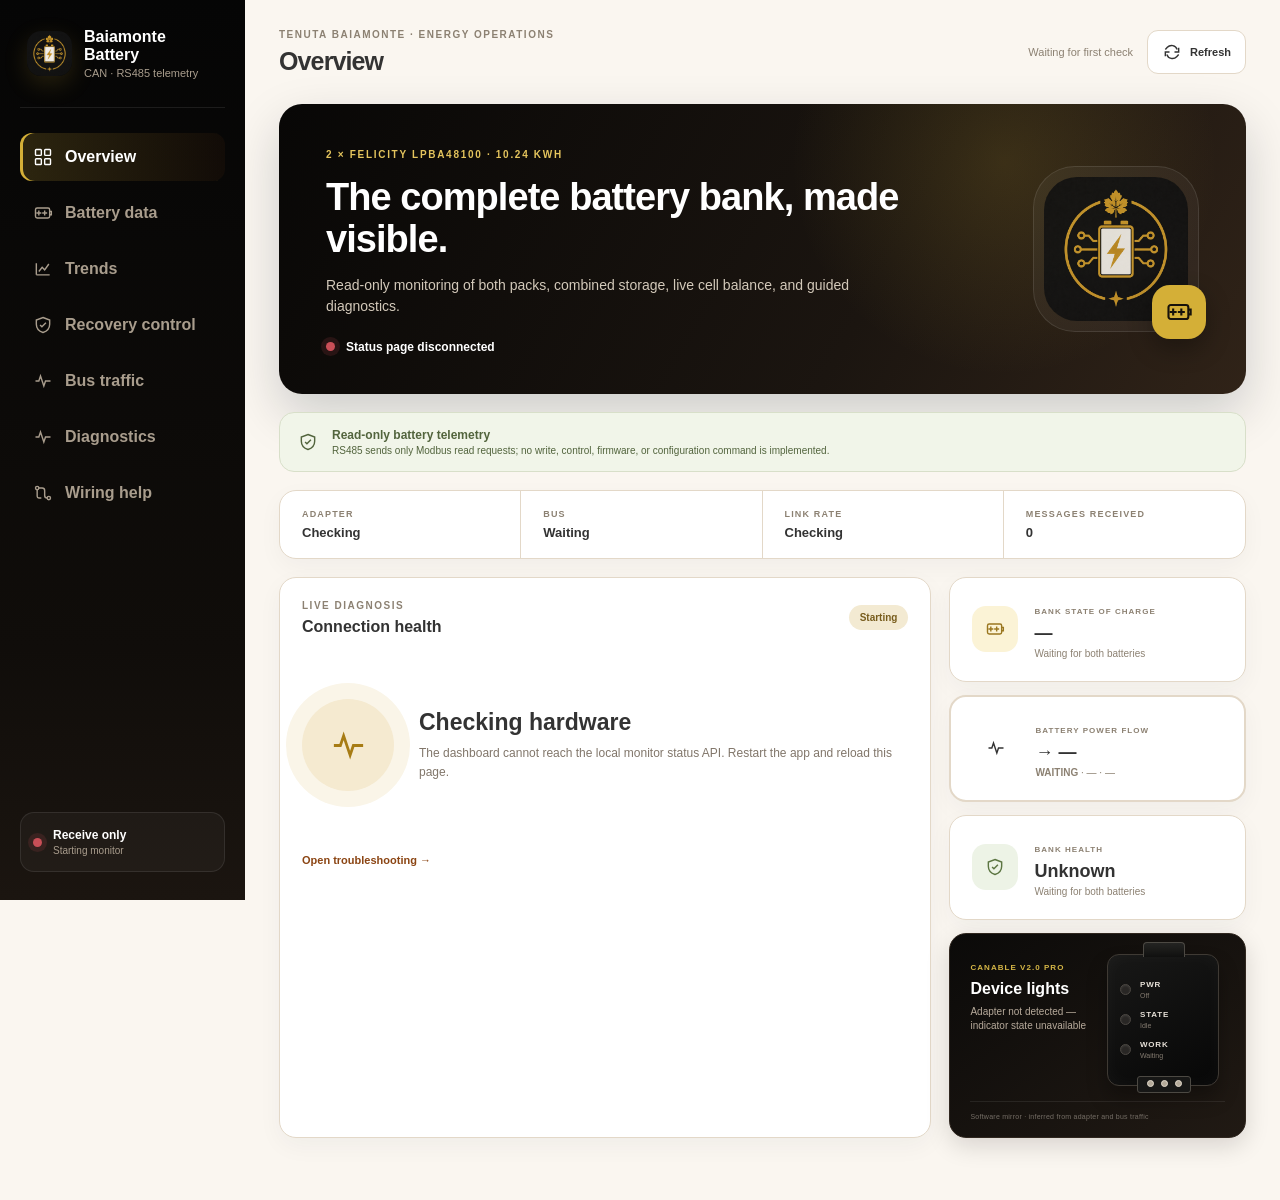
==== commit 3f573734: "Add low-resource battery history charts" ====
--- a/baiamonte_can_monitor/web/index.html
+++ b/baiamonte_can_monitor/web/index.html
@@ -22,6 +22,7 @@
     <symbol id="i-wire" viewBox="0 0 24 24"><circle cx="5" cy="6" r="2"/><circle cx="19" cy="18" r="2"/><path d="M7 6h4a3 3 0 0 1 3 3v6a3 3 0 0 0 3 3M5 8v8a2 2 0 0 0 2 2h3"/></symbol>
     <symbol id="i-refresh" viewBox="0 0 24 24"><path d="M20 7v5h-5M4 17v-5h5"/><path d="M18.2 9A7 7 0 0 0 6.4 6.4L4 9M5.8 15A7 7 0 0 0 17.6 17.6L20 15"/></symbol>
     <symbol id="i-shield" viewBox="0 0 24 24"><path d="M12 3 20 6v5c0 5-3.3 8.4-8 10-4.7-1.6-8-5-8-10V6Z"/><path d="m8.5 12 2.2 2.2 4.8-5"/></symbol>
+    <symbol id="i-chart" viewBox="0 0 24 24"><path d="M4 19V5M4 19h16"/><path d="m7 15 4-5 3 3 5-7"/></symbol>
   </defs></svg>
 
   <div class="shell">
@@ -30,6 +31,7 @@
       <nav aria-label="CAN Monitor pages">
         <button class="nav active" data-page="overview"><svg><use href="#i-overview"/></svg>Overview</button>
         <button class="nav" data-page="battery"><svg><use href="#i-battery"/></svg>Battery data</button>
+        <button class="nav" data-page="trends"><svg><use href="#i-chart"/></svg>Trends</button>
         <button class="nav" data-page="recovery"><svg><use href="#i-shield"/></svg>Recovery control</button>
         <button class="nav" data-page="traffic"><svg><use href="#i-pulse"/></svg>Bus traffic</button>
         <button class="nav" data-page="diagnostics"><svg><use href="#i-pulse"/></svg>Diagnostics</button>
@@ -97,6 +99,22 @@
         <div id="battery-pack-sections"></div>
       </section>
 
+      <section class="page" id="trends">
+        <div class="section-head"><div><p>RECORDED BATTERY HISTORY</p><h2>Charging and cell trends</h2><span>Touch or move across a chart to inspect values. History loads only while this page is open.</span></div><button class="chart-refresh" id="chart-refresh"><svg><use href="#i-refresh"/></svg>Refresh charts</button></div>
+        <article class="panel chart-panel chart-feature">
+          <div class="panel-head"><div><p>LAST 24 HOURS</p><h3>Charging curve</h3><span>Bank and pack state of charge with actual power entering the batteries.</span></div><span class="chart-status" id="charging-status">Open to load</span></div>
+          <div class="chart-host" id="charging-chart"><div class="chart-empty">History will appear here.</div></div>
+        </article>
+        <div class="chart-grid">
+          <article class="panel chart-panel"><div class="panel-head"><div><p>BATTERY 1 · LAST 24 HOURS</p><h3>All 16 cell voltages</h3><span>Closely grouped lines indicate a balanced pack.</span></div><span class="chart-status" id="battery1_cells-status">Waiting</span></div><div class="chart-host" id="battery1_cells-chart"><div class="chart-empty">History will appear here.</div></div></article>
+          <article class="panel chart-panel"><div class="panel-head"><div><p>BATTERY 2 · LAST 24 HOURS</p><h3>All 16 cell voltages</h3><span>Watch for a cell that separates from the group.</span></div><span class="chart-status" id="battery2_cells-status">Waiting</span></div><div class="chart-host" id="battery2_cells-chart"><div class="chart-empty">History will appear here.</div></div></article>
+        </div>
+        <article class="panel chart-panel chart-feature">
+          <div class="panel-head"><div><p>LAST 14 DAYS</p><h3>Multi-day battery energy</h3><span>Daily energy charged into the bank and discharged to loads.</span></div><span class="chart-status" id="multi_day-status">Waiting</span></div>
+          <div class="chart-host" id="multi_day-chart"><div class="chart-empty">History will appear here.</div></div>
+        </article>
+      </section>
+
       <section class="page" id="recovery">
         <div class="section-head"><div><p>GUARDED BATTERY SUPERVISOR</p><h2>Recovery control</h2><span>Uses live data from both BMS units and can supervise only the verified generator input switch.</span></div><span class="badge warning" id="recovery-badge">Checking</span></div>
         <div class="recovery-hero" id="recovery-hero">
--- a/baiamonte_can_monitor/web/app.css
+++ b/baiamonte_can_monitor/web/app.css
@@ -13,3 +13,7 @@
 .recovery-hero{min-height:190px;border-radius:20px;padding:30px 34px;background:linear-gradient(120deg,#17120d,#493218);color:#fff;display:flex;align-items:center;justify-content:space-between;gap:24px;box-shadow:0 15px 35px rgba(22,13,5,.14)}.recovery-hero.normal{background:linear-gradient(120deg,#142010,#41572f)}.recovery-hero.charge_blocked{background:linear-gradient(120deg,#291012,#702b31)}.recovery-hero small{font-size:9px;letter-spacing:.14em;font-weight:850;color:#e5c55b}.recovery-hero h2{font-size:29px;margin:9px 0}.recovery-hero p{max-width:680px;margin:0;color:#ddd1c0;font-size:12px;line-height:1.55}.recovery-rate{min-width:210px;padding:20px;border:1px solid rgba(255,255,255,.13);border-radius:16px;background:rgba(255,255,255,.06);display:flex;flex-direction:column}.recovery-rate b{font-size:28px;margin:9px 0 4px}.recovery-rate span{font-size:10px;color:#d5c9b8}.recovery-grid,.limit-grid{display:grid;grid-template-columns:repeat(2,minmax(0,1fr));gap:18px}.limit-grid{margin-top:18px}.limit-values{display:grid;grid-template-columns:repeat(2,1fr);gap:10px}.limit-values div{padding:14px;background:#f5f0e8;border-radius:12px;display:flex;flex-direction:column}.limit-values small{font-size:8px;letter-spacing:.1em;font-weight:850;color:#8c8172}.limit-values b{font-size:15px;margin-top:7px}.emergency-button{width:100%;min-height:50px;margin-top:18px;border:0;border-radius:12px;background:#8f3037;color:#fff;font-weight:800;cursor:pointer;display:flex;justify-content:center;align-items:center;gap:9px}.emergency-button svg{width:20px;height:20px;fill:none;stroke:currentColor;stroke-width:1.8}.emergency-button:disabled{opacity:.55}.control-note{font-size:10px;color:var(--muted);line-height:1.5;margin:10px 0 0}
 @media(prefers-color-scheme:dark){.limit-values div{background:#151310;color:#e9e1d7}}
 @media(max-width:760px){.recovery-hero{align-items:flex-start;flex-direction:column;padding:25px}.recovery-rate{width:100%;min-width:0}.recovery-grid,.limit-grid{grid-template-columns:1fr}}
+.chart-refresh{min-height:44px;border:1px solid var(--line);background:var(--white);color:var(--ink);border-radius:11px;padding:9px 14px;display:flex;align-items:center;gap:8px;cursor:pointer;font-weight:700}.chart-refresh svg{width:18px;height:18px;fill:none;stroke:currentColor;stroke-width:1.7}.chart-refresh:disabled{opacity:.55}.chart-panel{padding:22px;margin-bottom:18px;overflow:hidden}.chart-panel .panel-head span{display:block;margin-top:5px;color:var(--muted);font-size:10px}.chart-panel .chart-status{white-space:nowrap;margin:0;padding:6px 9px;border-radius:20px;background:#f4eee5;color:#74695e;font-size:9px;font-weight:800}.chart-feature .chart-host{min-height:390px}.chart-grid{display:grid;grid-template-columns:repeat(2,minmax(0,1fr));gap:18px}.chart-grid .chart-host{min-height:355px}.chart-host{width:100%}.chart-empty{min-height:300px;display:grid;place-items:center;color:var(--muted);font-size:11px;text-align:center}.chart-legend{display:flex;flex-wrap:wrap;gap:8px 15px;margin:2px 0 9px;padding-left:68px}.chart-legend span{font-size:9px;color:var(--muted);display:flex;align-items:center;gap:5px}.chart-legend i,.chart-tooltip i{width:9px;height:9px;border-radius:50%;background:var(--series);display:inline-block;flex:0 0 auto}.chart-canvas{position:relative;width:100%;height:310px;touch-action:none}.chart-canvas svg{display:block;width:100%;height:100%;overflow:visible}.chart-grid-lines line{stroke:var(--line);stroke-width:1;vector-effect:non-scaling-stroke}.chart-grid-lines text{fill:var(--muted);font-size:10px;font-family:inherit}.chart-line{fill:none;stroke-width:2;vector-effect:non-scaling-stroke;stroke-linecap:round;stroke-linejoin:round}.chart-cursor{stroke:var(--ink);stroke-width:1;stroke-dasharray:4 4;vector-effect:non-scaling-stroke}.chart-tooltip{position:absolute;z-index:3;top:10px;display:none;min-width:190px;max-height:255px;overflow:auto;padding:11px 12px;border:1px solid var(--line);border-radius:11px;background:rgba(20,17,14,.94);color:#fff;box-shadow:0 12px 30px rgba(0,0,0,.2);pointer-events:none}.chart-tooltip.visible{display:flex;flex-direction:column;gap:4px}.chart-tooltip>b{font-size:10px;margin-bottom:4px}.chart-tooltip span{display:flex;align-items:center;gap:5px;font-size:9px}.chart-tooltip strong{margin-left:auto}.chart-canvas rect{vector-effect:non-scaling-stroke}
+@media(prefers-color-scheme:dark){.chart-status,.chart-panel .chart-status{background:#2a251f;color:#c8bcae}.chart-refresh{background:#211d19}.chart-tooltip{border-color:#51473d}}
+@media(max-width:1050px){.chart-grid{grid-template-columns:1fr}}
+@media(max-width:760px){.chart-panel{padding:16px}.chart-panel .panel-head{align-items:flex-start;gap:8px}.chart-feature .chart-host,.chart-grid .chart-host{min-height:330px}.chart-canvas{height:280px}.chart-legend{padding-left:20px}.chart-grid-lines text{font-size:13px}.chart-line{stroke-width:2.5}.chart-tooltip{min-width:170px}.section-head .chart-refresh{font-size:0;padding:10px}.section-head .chart-refresh svg{width:22px;height:22px}}
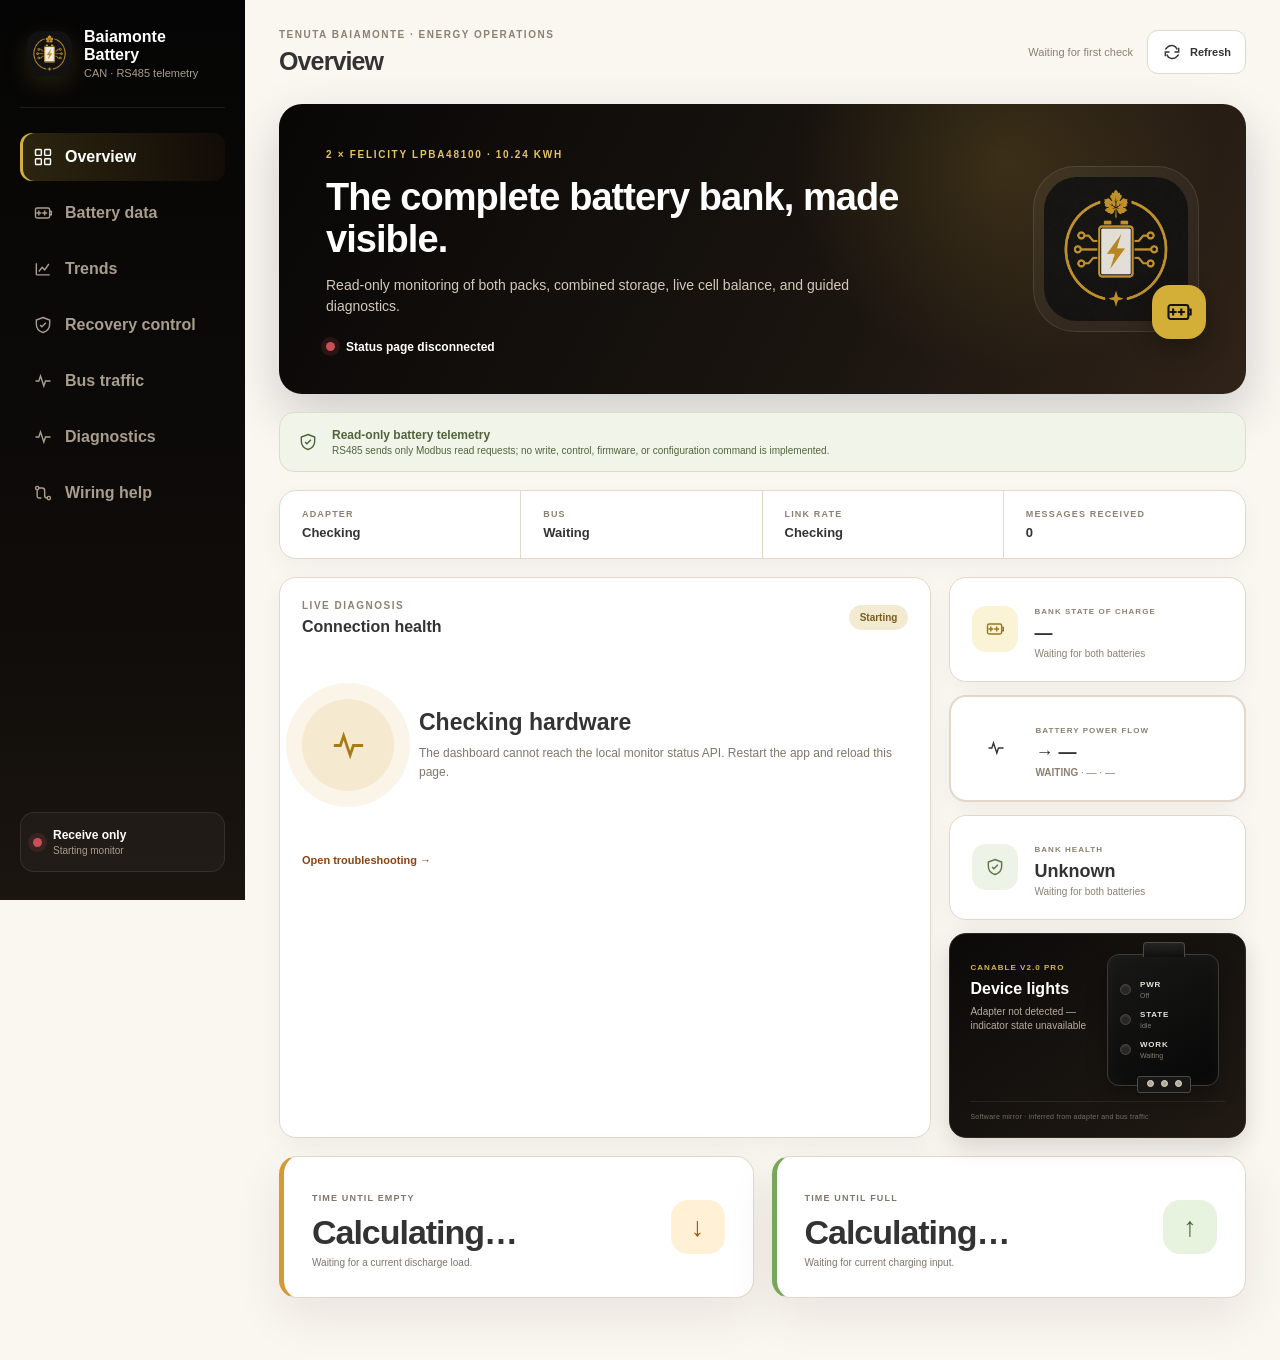
==== commit 6205c5ce: "Show live battery time to empty and full" ====
--- a/baiamonte_can_monitor/web/index.html
+++ b/baiamonte_can_monitor/web/index.html
@@ -80,6 +80,10 @@
             </article>
           </div>
         </div>
+        <div class="runtime-grid" aria-label="Live battery runtime estimates">
+          <article class="runtime-card discharge-runtime"><div><small>TIME UNTIL EMPTY</small><h3 id="time-to-empty">Calculating…</h3><p id="time-to-empty-detail">Waiting for a current discharge load.</p></div><span>↓</span></article>
+          <article class="runtime-card charge-runtime"><div><small>TIME UNTIL FULL</small><h3 id="time-to-full">Calculating…</h3><p id="time-to-full-detail">Waiting for current charging input.</p></div><span>↑</span></article>
+        </div>
         <div class="pack-overview-grid" id="pack-overview-grid"></div>
       </section>
 
--- a/baiamonte_can_monitor/web/app.css
+++ b/baiamonte_can_monitor/web/app.css
@@ -9,6 +9,7 @@
 @media(max-width:1050px){.pack-metrics{grid-template-columns:repeat(3,1fr)}.bank-summary{grid-template-columns:repeat(3,1fr)}}
 @media(max-width:760px){.pack-overview-grid{grid-template-columns:1fr}.bank-summary{grid-template-columns:1fr 1fr}.pack-overview-values{grid-template-columns:1fr 1fr}}
 .flow-card{border-width:2px;transition:background .25s,border-color .25s}.flow-card h3 i{font-style:normal}.flow-card.charging{background:#edf7e7;border-color:#87a867}.flow-card.charging>span{background:#dcefd1;color:#4f7438}.flow-card.charging #flow-state{color:#3f6b2a}.flow-card.discharging{background:#fff4df;border-color:#d49a3a}.flow-card.discharging>span{background:#f8e2b9;color:#986015}.flow-card.discharging #flow-state{color:#985b13}.flow-card.idle,.flow-card.waiting{background:var(--white)}.pack-flow{margin:0 0 12px;padding:9px 12px;border-radius:10px;font-size:11px;font-weight:900;letter-spacing:.08em;background:#eee9e2;color:#74695e}.pack-flow.charging{background:#e8f3df;color:#486d32}.pack-flow.discharging{background:#fff0d6;color:#955b13}.pack-flow.idle,.pack-flow.waiting{background:#eee9e2;color:#74695e}@media(prefers-color-scheme:dark){.flow-card.charging{background:#172116;border-color:#526f41}.flow-card.discharging{background:#2a2114;border-color:#8e672e}.pack-flow.charging{background:#1d2b19;color:#a9ca95}.pack-flow.discharging{background:#302417;color:#e2b978}}
+.runtime-grid{display:grid;grid-template-columns:repeat(2,minmax(0,1fr));gap:18px;margin-top:18px}.runtime-card{display:flex;align-items:center;justify-content:space-between;gap:20px;min-height:142px;padding:24px 28px;border:1px solid var(--line);border-radius:18px;background:var(--white);box-shadow:var(--shadow)}.runtime-card small{font-size:9px;font-weight:850;letter-spacing:.13em;color:var(--muted)}.runtime-card h3{margin:8px 0 5px;font-size:clamp(25px,3vw,34px);letter-spacing:-.03em}.runtime-card p{margin:0;color:var(--muted);font-size:10px}.runtime-card>span{display:grid;place-items:center;flex:0 0 54px;width:54px;height:54px;border-radius:17px;font-size:27px;font-weight:900}.discharge-runtime{border-left:5px solid #d49a3a}.discharge-runtime>span{background:#fff0d6;color:#955b13}.charge-runtime{border-left:5px solid #78a65c}.charge-runtime>span{background:#e8f3df;color:#486d32}@media(prefers-color-scheme:dark){.runtime-card{background:#1b1917;border-color:#3b362d}.discharge-runtime>span{background:#302417;color:#e2b978}.charge-runtime>span{background:#1d2b19;color:#a9ca95}}@media(max-width:760px){.runtime-grid{grid-template-columns:1fr}.runtime-card{min-height:125px;padding:21px}}
 @media(max-width:420px){.pack-metrics{grid-template-columns:1fr 1fr}.bank-summary{grid-template-columns:1fr}}
 .recovery-hero{min-height:190px;border-radius:20px;padding:30px 34px;background:linear-gradient(120deg,#17120d,#493218);color:#fff;display:flex;align-items:center;justify-content:space-between;gap:24px;box-shadow:0 15px 35px rgba(22,13,5,.14)}.recovery-hero.normal{background:linear-gradient(120deg,#142010,#41572f)}.recovery-hero.charge_blocked{background:linear-gradient(120deg,#291012,#702b31)}.recovery-hero small{font-size:9px;letter-spacing:.14em;font-weight:850;color:#e5c55b}.recovery-hero h2{font-size:29px;margin:9px 0}.recovery-hero p{max-width:680px;margin:0;color:#ddd1c0;font-size:12px;line-height:1.55}.recovery-rate{min-width:210px;padding:20px;border:1px solid rgba(255,255,255,.13);border-radius:16px;background:rgba(255,255,255,.06);display:flex;flex-direction:column}.recovery-rate b{font-size:28px;margin:9px 0 4px}.recovery-rate span{font-size:10px;color:#d5c9b8}.recovery-grid,.limit-grid{display:grid;grid-template-columns:repeat(2,minmax(0,1fr));gap:18px}.limit-grid{margin-top:18px}.limit-values{display:grid;grid-template-columns:repeat(2,1fr);gap:10px}.limit-values div{padding:14px;background:#f5f0e8;border-radius:12px;display:flex;flex-direction:column}.limit-values small{font-size:8px;letter-spacing:.1em;font-weight:850;color:#8c8172}.limit-values b{font-size:15px;margin-top:7px}.emergency-button{width:100%;min-height:50px;margin-top:18px;border:0;border-radius:12px;background:#8f3037;color:#fff;font-weight:800;cursor:pointer;display:flex;justify-content:center;align-items:center;gap:9px}.emergency-button svg{width:20px;height:20px;fill:none;stroke:currentColor;stroke-width:1.8}.emergency-button:disabled{opacity:.55}.control-note{font-size:10px;color:var(--muted);line-height:1.5;margin:10px 0 0}
 @media(prefers-color-scheme:dark){.limit-values div{background:#151310;color:#e9e1d7}}
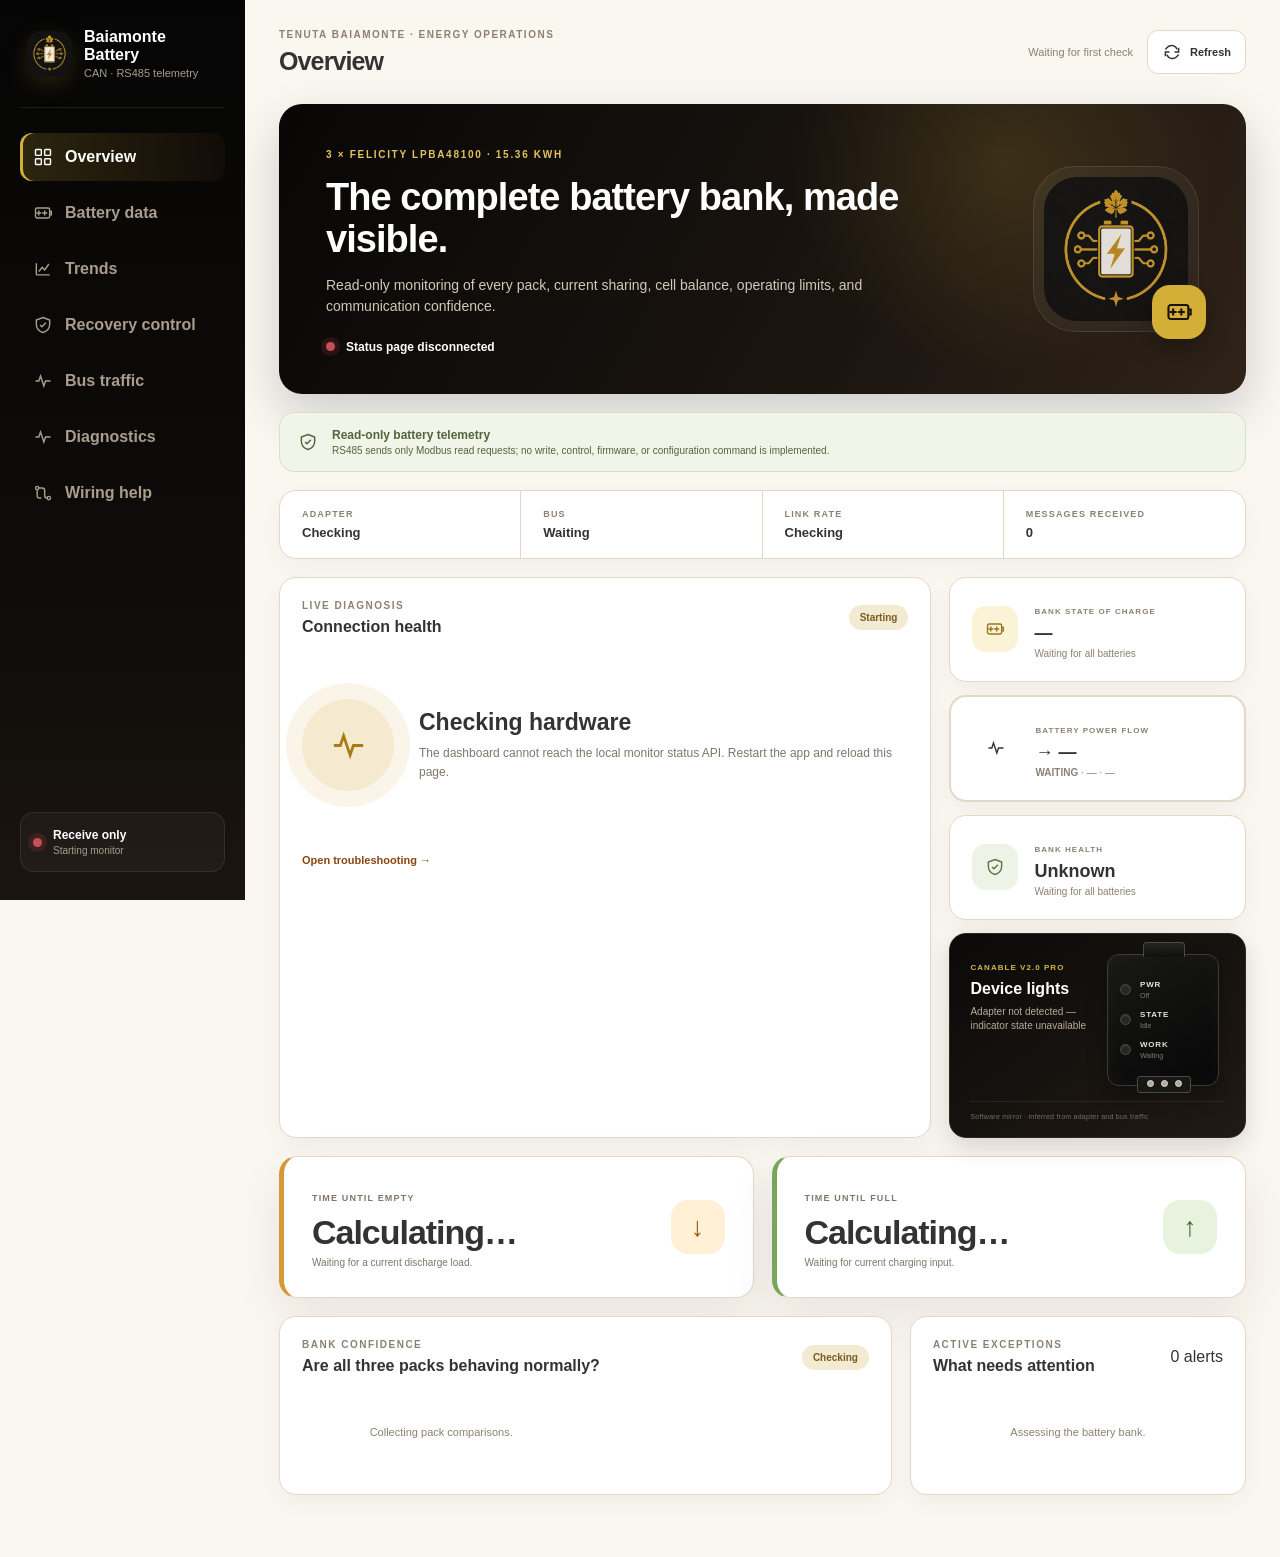
==== commit 9f0ee385: "Add battery bank observability" ====
--- a/baiamonte_can_monitor/web/index.html
+++ b/baiamonte_can_monitor/web/index.html
@@ -48,7 +48,7 @@
 
       <section class="page active" id="overview">
         <div class="hero">
-          <div class="hero-copy"><span>2 × FELICITY LPBA48100 · 10.24 KWH</span><h2>The complete battery bank, made visible.</h2><p>Read-only monitoring of both packs, combined storage, live cell balance, and guided diagnostics.</p><div class="hero-state"><i id="hero-light"></i><b id="hero-status">Checking the battery adapter…</b></div></div>
+          <div class="hero-copy"><span id="bank-nameplate">3 × FELICITY LPBA48100 · 15.36 KWH</span><h2>The complete battery bank, made visible.</h2><p>Read-only monitoring of every pack, current sharing, cell balance, operating limits, and communication confidence.</p><div class="hero-state"><i id="hero-light"></i><b id="hero-status">Checking the battery adapter…</b></div></div>
           <div class="hero-emblem"><img src="brand-icon.png" alt="Baiamonte crest"><span><svg><use href="#i-battery"/></svg></span></div>
         </div>
 
@@ -64,9 +64,9 @@
         <div class="overview-grid">
           <article class="panel health-panel"><div class="panel-head"><div><p>LIVE DIAGNOSIS</p><h3>Connection health</h3></div><span class="status-badge" id="health-badge">Starting</span></div><div class="health-orbit"><span id="health-orbit"><svg><use href="#i-pulse"/></svg></span><div><h2 id="health-title">Checking hardware</h2><p id="diagnosis">The monitor is starting.</p></div></div><button class="text-button" data-go="diagnostics">Open troubleshooting →</button></article>
           <div class="status-column">
-            <article class="metric-card gold"><span><svg><use href="#i-battery"/></svg></span><div><small>BANK STATE OF CHARGE</small><h3 id="soc">—</h3><p id="battery-state">Waiting for both batteries</p></div></article>
+            <article class="metric-card gold"><span><svg><use href="#i-battery"/></svg></span><div><small>BANK STATE OF CHARGE</small><h3 id="soc">—</h3><p id="battery-state">Waiting for all batteries</p></div></article>
             <article class="metric-card flow-card idle" id="flow-card"><span><svg><use href="#i-pulse"/></svg></span><div><small>BATTERY POWER FLOW</small><h3><i id="flow-arrow">→</i> <span id="power">—</span></h3><p><b id="flow-state">WAITING</b> · <span id="voltage">—</span> · <span id="current">—</span></p></div></article>
-            <article class="metric-card green"><span><svg><use href="#i-shield"/></svg></span><div><small>BANK HEALTH</small><h3 id="safety">Unknown</h3><p id="safety-detail">Waiting for both batteries</p></div></article>
+            <article class="metric-card green"><span><svg><use href="#i-shield"/></svg></span><div><small>BANK HEALTH</small><h3 id="safety">Unknown</h3><p id="safety-detail">Waiting for all batteries</p></div></article>
             <article class="device-lights-card" aria-label="CANable indicator light software mirror">
               <div class="device-lights-copy"><small id="device-model">USB COMMUNICATION ADAPTER</small><h3>Device lights</h3><p id="device-lights-status">Checking adapter indicators</p></div>
               <div class="canable-face" id="canable-face">
@@ -84,6 +84,10 @@
           <article class="runtime-card discharge-runtime"><div><small>TIME UNTIL EMPTY</small><h3 id="time-to-empty">Calculating…</h3><p id="time-to-empty-detail">Waiting for a current discharge load.</p></div><span>↓</span></article>
           <article class="runtime-card charge-runtime"><div><small>TIME UNTIL FULL</small><h3 id="time-to-full">Calculating…</h3><p id="time-to-full-detail">Waiting for current charging input.</p></div><span>↑</span></article>
         </div>
+        <div class="monitoring-grid" aria-label="Battery monitoring confidence">
+          <article class="panel confidence-panel"><div class="panel-head"><div><p>BANK CONFIDENCE</p><h3>Are all three packs behaving normally?</h3></div><span class="status-badge" id="confidence-badge">Checking</span></div><div class="confidence-grid" id="confidence-grid"><div class="empty">Collecting pack comparisons.</div></div></article>
+          <article class="panel alert-panel"><div class="panel-head"><div><p>ACTIVE EXCEPTIONS</p><h3>What needs attention</h3></div><span id="attention-count">0 alerts</span></div><div class="alert-list" id="alert-list"><div class="empty">Assessing the battery bank.</div></div></article>
+        </div>
         <div class="pack-overview-grid" id="pack-overview-grid"></div>
       </section>
 
@@ -98,7 +102,7 @@
       </section>
 
       <section class="page" id="battery">
-        <div class="section-head"><div><p>DUAL FELICITY BMS · READ ONLY</p><h2>Battery data</h2><span>Battery 1 and Battery 2 are read independently, then combined as one 10.24 kWh parallel bank.</span></div><span class="badge" id="battery-badge">Waiting</span></div>
+        <div class="section-head"><div><p>FELICITY BMS BANK · READ ONLY</p><h2>Battery data</h2><span>All three installed batteries are compared continuously for communication, current sharing, temperature, SOC, voltage, and cell balance.</span></div><span class="badge" id="battery-badge">Waiting</span></div>
         <div class="bank-summary" id="bank-summary"></div>
         <div id="battery-pack-sections"></div>
       </section>
@@ -109,9 +113,14 @@
           <div class="panel-head"><div><p>LAST 24 HOURS</p><h3>Charging curve</h3><span>Bank and pack state of charge with actual power entering the batteries.</span></div><span class="chart-status" id="charging-status">Open to load</span></div>
           <div class="chart-host" id="charging-chart"><div class="chart-empty">History will appear here.</div></div>
         </article>
+        <div class="chart-grid operational-chart-grid">
+          <article class="panel chart-panel"><div class="panel-head"><div><p>LAST 24 HOURS</p><h3>Pack power contribution</h3><span>Positive values are charging input; negative values are power supplied to loads.</span></div><span class="chart-status" id="pack_power-status">Waiting</span></div><div class="chart-host" id="pack_power-chart"><div class="chart-empty">History will appear here.</div></div></article>
+          <article class="panel chart-panel"><div class="panel-head"><div><p>LAST 7 DAYS</p><h3>Bank agreement</h3><span>SOC, pack-voltage, and maximum cell-spread differences reveal developing imbalance.</span></div><span class="chart-status" id="health-status">Waiting</span></div><div class="chart-host" id="health-chart"><div class="chart-empty">History will appear here.</div></div></article>
+        </div>
         <div class="chart-grid">
           <article class="panel chart-panel"><div class="panel-head"><div><p>BATTERY 1 · LAST 24 HOURS</p><h3>All 16 cell voltages</h3><span>Closely grouped lines indicate a balanced pack.</span></div><span class="chart-status" id="battery1_cells-status">Waiting</span></div><div class="chart-host" id="battery1_cells-chart"><div class="chart-empty">History will appear here.</div></div></article>
           <article class="panel chart-panel"><div class="panel-head"><div><p>BATTERY 2 · LAST 24 HOURS</p><h3>All 16 cell voltages</h3><span>Watch for a cell that separates from the group.</span></div><span class="chart-status" id="battery2_cells-status">Waiting</span></div><div class="chart-host" id="battery2_cells-chart"><div class="chart-empty">History will appear here.</div></div></article>
+          <article class="panel chart-panel"><div class="panel-head"><div><p>BATTERY 3 · LAST 24 HOURS</p><h3>All 16 cell voltages</h3><span>Watch for a cell that separates from the group.</span></div><span class="chart-status" id="battery3_cells-status">Waiting</span></div><div class="chart-host" id="battery3_cells-chart"><div class="chart-empty">History will appear here.</div></div></article>
         </div>
         <article class="panel chart-panel chart-feature">
           <div class="panel-head"><div><p>LAST 14 DAYS</p><h3>Multi-day battery energy</h3><span>Daily energy charged into the bank and discharged to loads.</span></div><span class="chart-status" id="multi_day-status">Waiting</span></div>
@@ -120,9 +129,9 @@
       </section>
 
       <section class="page" id="recovery">
-        <div class="section-head"><div><p>GUARDED BATTERY SUPERVISOR</p><h2>Recovery control</h2><span>Uses live data from both BMS units and can supervise only the verified generator input switch.</span></div><span class="badge warning" id="recovery-badge">Checking</span></div>
+        <div class="section-head"><div><p>GUARDED BATTERY SUPERVISOR</p><h2>Recovery control</h2><span>Uses all three BMS operating envelopes and never overrides a pack’s internal safety limits.</span></div><span class="badge warning" id="recovery-badge">Checking</span></div>
         <div class="recovery-hero" id="recovery-hero">
-          <div><small id="recovery-kicker">ASSESSING BOTH BATTERIES</small><h2 id="recovery-title">Waiting for BMS limits</h2><p id="recovery-summary">The controller is collecting cell and operating-limit data.</p></div>
+          <div><small id="recovery-kicker">ASSESSING ALL THREE BATTERIES</small><h2 id="recovery-title">Waiting for BMS limits</h2><p id="recovery-summary">The controller is collecting cell and operating-limit data.</p></div>
           <div class="recovery-rate"><small>RECOMMENDED BANK LIMIT</small><b id="recovery-limit">—</b><span id="full-rate-state">Full rate locked</span></div>
         </div>
         <div class="safety-banner"><svg><use href="#i-shield"/></svg><div><b>The BMS safety envelope is never overridden</b><span>This controller can connect or disconnect an existing generator AC input. It cannot regulate amperage, force balancing, close a blocked BMS MOSFET, or write battery configuration.</span></div></div>
@@ -148,7 +157,7 @@
           <article class="panel wiring-card"><p>USB RS485 TERMINALS</p><h3>Installed half-duplex connection</h3><div class="terminal-row"><span class="wire high">A</span><div><b>CN1 · TXD+</b><small>Battery RJ45 pin 6 · RS485-A</small></div></div><div class="terminal-row"><span class="wire low">B</span><div><b>CN2 · TXD−</b><small>Battery RJ45 pin 5 · RS485-B</small></div></div><div class="terminal-row"><span class="wire ground">G</span><div><b>CN2 · GND</b><small>Battery RJ45 pin 1 · signal ground</small></div></div></article>
           <article class="panel pin-card"><p>DO NOT CONNECT</p><h3>Protected terminals and pins</h3><div class="pin-route"><div><small>ADAPTER</small><b>Leave VCC empty</b><b>Leave RXD+ / RXD− empty</b></div><i>×</i><div><small>BATTERY RJ45</small><b>Pin 2 · 12 V</b><b>Never connect to USB adapter</b></div></div><div class="notice">The adapter automatically controls transmit direction. Use the battery’s dedicated RS485 port, not PCS, LINK-0, or LINK-1.</div></article>
         </div>
-        <article class="panel procedure"><p>NO-REPLY CHECKLIST</p><h3>If the adapter connects but a battery is offline</h3><ol><li>Confirm both batteries are powered and their inter-battery link remains connected.</li><li>Confirm the app uses 9600 baud, 8 data bits, no parity, and 1 stop bit.</li><li>Verify Battery 1 is address 1 and Battery 2 is address 2.</li><li>Verify pin 6 reaches TXD+ and pin 5 reaches TXD−; with power off, swap A/B only if the adapter convention differs.</li><li>Never connect battery RJ45 pin 2 (12 V) to the USB adapter.</li></ol></article>
+        <article class="panel procedure"><p>NO-REPLY CHECKLIST</p><h3>If the adapter connects but a battery is offline</h3><ol><li>Confirm the installed batteries are powered and their inter-battery link remains connected.</li><li>Confirm the app uses 9600 baud, 8 data bits, no parity, and 1 stop bit.</li><li>Verify Battery 1 is address 1, Battery 2 is address 2, and the new Battery 3 is address 3.</li><li>Verify pin 6 reaches TXD+ and pin 5 reaches TXD−; with power off, swap A/B only if the adapter convention differs.</li><li>Never connect battery RJ45 pin 2 (12 V) to the USB adapter.</li></ol></article>
       </section>
     </main>
   </div>
--- a/baiamonte_can_monitor/web/app.css
+++ b/baiamonte_can_monitor/web/app.css
@@ -1,6 +1,6 @@
 :root{--ink:#333;--muted:#81766a;--line:#e3d8c8;--paper:#faf6f0;--white:#fff;--gold:#d4af37;--brown:#8b4513;--green:#6f8252;--red:#c94f57;--amber:#c48622;--shadow:0 18px 50px rgba(40,25,10,.08)}*{box-sizing:border-box}html,body{margin:0;min-height:100%;font-family:"Avenir Next",Futura,"Century Gothic",-apple-system,BlinkMacSystemFont,"Segoe UI",sans-serif;color:var(--ink);background:var(--paper);-webkit-tap-highlight-color:transparent}button{font:inherit;touch-action:manipulation}.sprite{position:absolute;width:0;height:0}.shell{display:grid;grid-template-columns:245px 1fr;min-height:100vh}aside{position:sticky;top:0;height:100vh;background:linear-gradient(180deg,#050505,#100d0a 72%,#1b1510);color:#fff;padding:28px 20px;display:flex;flex-direction:column}.brand{display:flex;align-items:center;gap:12px;padding:0 7px 28px;border-bottom:1px solid rgba(255,255,255,.09)}.brand img{width:45px;height:45px;border-radius:14px;box-shadow:0 8px 25px rgba(212,175,55,.16)}.brand span{display:flex;flex-direction:column}.brand strong{font-size:16px}.brand small{color:#a99d8d;margin-top:3px;font-size:11px}nav{padding-top:25px;display:grid;gap:8px}.nav{min-height:48px;border:0;background:transparent;color:#a99d8d;border-radius:12px;padding:12px 13px;display:flex;align-items:center;gap:12px;cursor:pointer;text-align:left;font-weight:650;transition:.2s}.nav svg,.panel svg,.metric-card svg,.safety-banner svg,#refresh svg{width:20px;height:20px;fill:none;stroke:currentColor;stroke-width:1.7}.nav:hover{color:#fffaf2;background:rgba(255,255,255,.05)}.nav.active{color:#fff;background:linear-gradient(90deg,rgba(212,175,55,.18),rgba(139,69,19,.08));box-shadow:inset 3px 0 var(--gold)}.estate-note{margin-top:auto;display:flex;align-items:center;gap:11px;padding:15px 12px;border:1px solid rgba(255,255,255,.09);border-radius:14px;background:rgba(255,255,255,.035)}.estate-note>i,.hero-state i{width:9px;height:9px;border-radius:50%;background:var(--amber);box-shadow:0 0 0 5px rgba(196,134,34,.12)}.estate-note>i.online,.hero-state i.online{background:#87a867;box-shadow:0 0 0 5px rgba(111,130,82,.18)}.estate-note>i.error,.hero-state i.error{background:var(--red);box-shadow:0 0 0 5px rgba(201,79,87,.14)}.estate-note span{display:flex;flex-direction:column;min-width:0}.estate-note b{font-size:12px}.estate-note small{color:#a99d8d;font-size:10px;margin-top:3px;white-space:nowrap;overflow:hidden;text-overflow:ellipsis}main{min-width:0;padding:0 34px 44px}header{height:104px;display:flex;align-items:center;justify-content:space-between}p.eyebrow,.panel>p,.panel-head p,.section-head p{margin:0 0 7px;font-size:10px;font-weight:800;letter-spacing:.15em;color:#8c8172}header h1{margin:0;font-size:25px;letter-spacing:-.035em}.header-tools{display:flex;align-items:center;gap:14px;color:#8c8172;font-size:11px}#refresh{min-height:44px;border:1px solid var(--line);background:#fff;color:var(--ink);border-radius:11px;padding:9px 14px;display:flex;align-items:center;gap:8px;cursor:pointer;font-weight:700}.page{display:none}.page.active{display:block}.hero{min-height:244px;border-radius:23px;overflow:hidden;background:radial-gradient(circle at 75% 20%,rgba(212,175,55,.16),transparent 28%),linear-gradient(120deg,#080706,#1b1510 62%,#302318);box-shadow:0 20px 50px rgba(5,23,41,.18);padding:40px 47px;display:flex;justify-content:space-between;align-items:center;color:#fff}.hero-copy{max-width:650px}.hero-copy>span{font-size:10px;color:#e4c45d;font-weight:800;letter-spacing:.17em}.hero h2{font-size:38px;line-height:1.1;letter-spacing:-.025em;margin:15px 0 10px}.hero p{color:#d3c9ba;font-size:14px;line-height:1.55;max-width:560px}.hero-state{display:flex;align-items:center;gap:11px;margin-top:22px;font-size:12px}.hero-emblem{position:relative;width:166px;height:166px;border-radius:42px;padding:10px;background:rgba(255,255,255,.045);border:1px solid rgba(255,255,255,.1)}.hero-emblem img{width:100%;height:100%;object-fit:cover;border-radius:33px;opacity:.92}.hero-emblem span{position:absolute;right:-8px;bottom:-8px;width:54px;height:54px;border-radius:18px;background:var(--gold);color:#17120b;display:grid;place-items:center;box-shadow:0 10px 25px rgba(0,0,0,.3)}.hero-emblem svg{width:28px;height:28px;fill:none;stroke:currentColor;stroke-width:1.8}.safety-banner{display:flex;align-items:center;gap:14px;margin:18px 0;padding:15px 18px;border:1px solid #d8dfc9;border-radius:15px;background:#f1f5e9;color:#52643d}.safety-banner div{display:flex;flex-direction:column}.safety-banner b{font-size:12px}.safety-banner span{font-size:10px;margin-top:3px}.summary-strip{margin:18px 0;display:grid;grid-template-columns:repeat(4,1fr);background:#fff;border:1px solid var(--line);border-radius:17px;box-shadow:0 8px 24px rgba(16,36,60,.04)}.summary-strip div{padding:18px 22px;border-right:1px solid var(--line);display:flex;flex-direction:column}.summary-strip div:last-child{border-right:0}.summary-strip small{font-size:9px;letter-spacing:.13em;font-weight:800;color:#8c8172}.summary-strip b{font-size:13px;margin-top:6px}.overview-grid{display:grid;grid-template-columns:minmax(0,1.65fr) minmax(270px,.75fr);gap:18px}.panel,.metric-card{background:#fff;border:1px solid var(--line);border-radius:17px;padding:22px;box-shadow:0 8px 25px rgba(16,36,60,.045)}.panel-head{display:flex;align-items:center;justify-content:space-between;margin-bottom:17px}.panel h3{font-size:16px;margin:0}.status-badge,.badge{font-size:10px;font-weight:800;padding:7px 11px;border-radius:30px;background:#f3ead2;color:#785d1d}.status-badge.healthy{background:#e8f0df;color:#53683e}.status-badge.error{background:#fae5e6;color:#9f353c}.status-badge.warning,.badge.warning{background:#fbefd8;color:#93631c}.badge.neutral{background:#eee9e2;color:#74695e}.health-orbit{min-height:185px;display:flex;align-items:center;gap:25px}.health-orbit>span{width:92px;height:92px;flex:0 0 auto;border-radius:50%;display:grid;place-items:center;background:#f5ead0;color:#a77c14;box-shadow:0 0 0 16px #faf5e8}.health-orbit>span.healthy{background:#dfead2;color:#58703f;box-shadow:0 0 0 16px #f0f5e9}.health-orbit>span.error{background:#f6d8da;color:#a43c43;box-shadow:0 0 0 16px #fbebec}.health-orbit svg{width:39px;height:39px}.health-orbit h2{margin:0 0 8px;font-size:23px}.health-orbit p{margin:0;color:var(--muted);line-height:1.55;font-size:12px;max-width:520px}.text-button{min-height:44px;border:0;background:transparent;color:var(--brown);font-weight:750;font-size:11px;cursor:pointer;padding:8px 0}.status-column{display:grid;gap:13px}.metric-card{display:flex;gap:16px;align-items:center}.metric-card>span{width:46px;height:46px;border-radius:14px;display:grid;place-items:center;flex:0 0 auto}.metric-card.gold>span{background:#fbf3d6;color:#9a7720}.metric-card.brown>span{background:#f3e9df;color:var(--brown)}.metric-card.green>span{background:#edf3e6;color:#5c7542}.metric-card small{font-size:8px;font-weight:850;letter-spacing:.13em;color:#8c8172}.metric-card h3{margin:5px 0 4px;font-size:18px}.metric-card p{font-size:10px;margin:0;color:#8c8172}.section-head{display:flex;justify-content:space-between;align-items:end;margin:14px 0 24px}.section-head h2{font-size:27px;letter-spacing:-.035em;margin:0 0 6px}.section-head span{color:#83786c;font-size:12px}.battery-grid{display:grid;grid-template-columns:repeat(4,minmax(0,1fr));gap:14px}.reading-card{background:#fff;border:1px solid var(--line);border-radius:16px;padding:20px;min-height:128px;box-shadow:var(--shadow)}.reading-card small{font-size:8px;letter-spacing:.12em;font-weight:800;color:#8c8172}.reading-card h3{font-size:23px;margin:15px 0 5px}.reading-card p{font-size:10px;margin:0;color:var(--muted)}.cells-panel,.frames-panel,.procedure{margin-top:18px}.cell-grid{display:grid;grid-template-columns:repeat(8,1fr);gap:9px}.cell{padding:13px 8px;border-radius:11px;background:#f4eee5;text-align:center}.cell small{display:block;font-size:8px;color:#8c8172}.cell b{display:block;font-size:11px;margin-top:5px}.diagnostic-grid,.wiring-grid{display:grid;grid-template-columns:1fr 1fr;gap:18px}.finding{padding:16px;border-radius:12px;background:#f6f0e7;color:#65594d;font-size:12px;line-height:1.55}.check-list{margin-top:14px;display:grid;gap:9px}.check{display:flex;gap:10px;align-items:flex-start;font-size:11px;color:#6e6358}.check i{width:20px;height:20px;flex:0 0 auto;border-radius:50%;background:#f3e7c7;color:#8d6a17;font-style:normal;font-weight:900;display:grid;place-items:center}.setting-row{display:flex;justify-content:space-between;gap:18px;padding:13px 0;border-top:1px solid #eee5da;font-size:11px}.setting-row span{color:#7d7469}.setting-row b{text-align:right;overflow-wrap:anywhere}.frame-list{display:grid;max-height:420px;overflow:auto}.frame-row{display:grid;grid-template-columns:76px 1fr auto;gap:13px;padding:12px 0;border-top:1px solid #eee5da;align-items:center;font-family:ui-monospace,SFMono-Regular,Menlo,monospace;font-size:10px}.frame-row:first-child{border-top:0}.frame-row b{color:#71451d}.frame-row code{overflow-wrap:anywhere}.frame-row small{color:#8c8172}.empty{padding:34px 12px;text-align:center;color:#8c8172;font-size:11px}.terminal-row{display:flex;align-items:center;gap:14px;padding:13px 0;border-top:1px solid #eee5da}.terminal-row div{display:flex;flex-direction:column}.terminal-row b{font-size:12px}.terminal-row small{font-size:10px;color:var(--muted);margin-top:3px}.wire{width:40px;height:40px;border-radius:12px;color:#fff;display:grid;place-items:center;font-weight:900}.wire.high{background:#bd7f30}.wire.low{background:#d7943d}.termination,.notice{margin-top:17px;padding:15px;border-radius:12px;background:#f8edd8;display:flex;flex-direction:column}.termination b{font-size:12px}.termination span,.notice{font-size:10px;line-height:1.5;color:#765c32}.pin-route{display:grid;grid-template-columns:1fr auto 1fr;align-items:center;gap:15px}.pin-route>div{padding:17px;background:#f4eee5;border-radius:12px;display:flex;flex-direction:column}.pin-route small{font-size:8px;color:#8c8172;font-weight:800;letter-spacing:.1em;margin-bottom:8px}.pin-route b{font-size:11px;margin:3px 0}.pin-route i{font-style:normal;color:#a68b61}.procedure ol{margin:18px 0 0;padding-left:22px;color:#675c50;font-size:12px;line-height:1.65}.procedure li{padding:4px 0}
 .traffic-summary{display:grid;grid-template-columns:1.35fr .65fr;gap:18px}.traffic-hero{min-height:190px;border-radius:18px;padding:28px 32px;background:linear-gradient(125deg,#0c0a08,#251a10);color:#fff;display:flex;align-items:center;gap:28px;box-shadow:0 15px 35px rgba(22,13,5,.16)}.traffic-hero small{font-size:9px;color:#d7b94f;letter-spacing:.14em;font-weight:850}.traffic-hero h2{font-size:29px;margin:9px 0 6px}.traffic-hero p{font-size:11px;color:#c7bdae;margin:0}.traffic-pulse{width:112px;height:112px;position:relative;display:grid;place-items:center;flex:0 0 auto}.traffic-pulse>span{position:relative;z-index:2;width:64px;height:64px;border-radius:50%;background:#d4af37;color:#17120b;display:grid;place-items:center}.traffic-pulse svg{width:31px;height:31px;fill:none;stroke:currentColor;stroke-width:1.7}.traffic-pulse>i{position:absolute;width:72px;height:72px;border:1px solid rgba(212,175,55,.42);border-radius:50%;opacity:.2}.traffic-pulse.live>i{animation:traffic-wave 2s ease-out infinite}.traffic-pulse.live>i:nth-child(2){animation-delay:1s}.traffic-meter{height:9px;background:#eee6da;border-radius:10px;margin:24px 0 9px;overflow:hidden}.traffic-meter i{display:block;height:100%;width:0;background:linear-gradient(90deg,#8b4513,#d4af37);border-radius:inherit;transition:width .5s}.meter-note{font-size:9px;color:var(--muted)}.traffic-ids-panel{margin-top:18px}.traffic-id-grid{display:grid;grid-template-columns:repeat(4,1fr);gap:10px}.traffic-id{padding:15px;border-radius:12px;background:#f4eee5;display:flex;flex-direction:column}.traffic-id b{font-family:ui-monospace,SFMono-Regular,Menlo,monospace;font-size:14px;color:#72451c}.traffic-id span{font-size:9px;color:var(--muted);margin-top:5px}.traffic-id small{font-size:9px;font-weight:800;margin-top:8px}.traffic-frame-list{display:grid;max-height:520px;overflow:auto}.traffic-frame{display:grid;grid-template-columns:80px minmax(180px,1fr) minmax(180px,.8fr) auto;gap:13px;padding:13px 0;border-top:1px solid #eee5da;align-items:center;font-size:10px}.traffic-frame:first-child{border-top:0}.traffic-frame>b{font-family:ui-monospace,SFMono-Regular,Menlo,monospace;color:#71451d;font-size:12px}.traffic-frame code{overflow-wrap:anywhere}.traffic-frame span{color:#765f49}.traffic-frame small{color:#8c8172;text-align:right}@keyframes traffic-wave{0%{transform:scale(.8);opacity:.65}100%{transform:scale(1.55);opacity:0}}
-.pack-overview-grid{display:grid;grid-template-columns:repeat(2,minmax(0,1fr));gap:18px;margin-top:18px}.pack-overview{background:var(--white);border:1px solid var(--line);border-radius:17px;padding:21px 23px;box-shadow:var(--shadow)}.pack-overview-head,.pack-title{display:flex;justify-content:space-between;align-items:center;gap:14px}.pack-overview h3,.pack-title h3{margin:4px 0 0}.pack-overview-values{display:grid;grid-template-columns:repeat(4,1fr);gap:10px;margin-top:18px}.pack-overview-values div{padding:12px;background:#f5f0e8;border-radius:12px;display:flex;flex-direction:column}.pack-overview-values small,.pack-kicker{font-size:8px;letter-spacing:.12em;font-weight:850;color:#8c8172}.pack-overview-values b{font-size:15px;margin-top:6px}.pack-status{font-size:9px;font-weight:850;padding:6px 9px;border-radius:20px;background:#fae5e6;color:#9f353c}.pack-status.online{background:#e8f0df;color:#53683e}.pack-status.attention{background:#fbefd8;color:#93631c}.bank-summary{display:grid;grid-template-columns:repeat(5,1fr);gap:12px;margin-bottom:18px}.bank-summary .reading-card{min-height:112px}.battery-pack{margin-top:18px}.pack-title{margin-bottom:18px}.pack-title-copy{display:flex;flex-direction:column}.pack-title-copy span{font-size:10px;color:var(--muted);margin-top:4px}.pack-metrics{display:grid;grid-template-columns:repeat(6,minmax(0,1fr));gap:10px}.pack-metric{padding:14px;background:#f5f0e8;border-radius:12px;display:flex;flex-direction:column}.pack-metric small{font-size:8px;color:#8c8172;font-weight:850;letter-spacing:.1em}.pack-metric b{font-size:15px;margin-top:7px}.cell.attention{background:#fbefd8;color:#93631c}.wire.ground{background:#657064}
+.pack-overview-grid{display:grid;grid-template-columns:repeat(3,minmax(0,1fr));gap:18px;margin-top:18px}.pack-overview{background:var(--white);border:1px solid var(--line);border-radius:17px;padding:21px 23px;box-shadow:var(--shadow)}.pack-overview-head,.pack-title{display:flex;justify-content:space-between;align-items:center;gap:14px}.pack-overview h3,.pack-title h3{margin:4px 0 0}.pack-overview-values{display:grid;grid-template-columns:repeat(3,1fr);gap:10px;margin-top:18px}.pack-overview-values div{padding:12px;background:#f5f0e8;border-radius:12px;display:flex;flex-direction:column;min-width:0}.pack-overview-values small,.pack-kicker{font-size:8px;letter-spacing:.12em;font-weight:850;color:#8c8172}.pack-overview-values b{font-size:14px;margin-top:6px;overflow-wrap:anywhere}.pack-status{font-size:9px;font-weight:850;padding:6px 9px;border-radius:20px;background:#fae5e6;color:#9f353c}.pack-status.online{background:#e8f0df;color:#53683e}.pack-status.attention{background:#fbefd8;color:#93631c}.bank-summary{display:grid;grid-template-columns:repeat(6,1fr);gap:12px;margin-bottom:18px}.bank-summary .reading-card{min-height:112px}.battery-pack{margin-top:18px}.pack-title{margin-bottom:18px}.pack-title-copy{display:flex;flex-direction:column}.pack-title-copy span{font-size:10px;color:var(--muted);margin-top:4px}.pack-metrics{display:grid;grid-template-columns:repeat(7,minmax(0,1fr));gap:10px}.pack-metric{padding:14px;background:#f5f0e8;border-radius:12px;display:flex;flex-direction:column;min-width:0}.pack-metric small{font-size:8px;color:#8c8172;font-weight:850;letter-spacing:.1em}.pack-metric b{font-size:14px;margin-top:7px;overflow-wrap:anywhere}.cell.attention{background:#fbefd8;color:#93631c}.wire.ground{background:#657064}
 @media(prefers-color-scheme:dark){:root{--ink:#f1ede5;--muted:#aaa094;--line:#3b362d;--paper:#0f0e0d;--white:#1b1917}html,body{background:#0b0b0b;color:var(--ink)}.panel,.metric-card,.summary-strip,.reading-card{background:#1b1917;border-color:#3b362d}.summary-strip div,.setting-row,.frame-row,.terminal-row,.traffic-frame{border-color:#3b362d}.cell,.pin-route>div,.finding,.traffic-id{background:#151310;color:#e9e1d7}.safety-banner{background:#1d2518;border-color:#35432a;color:#adc393}#refresh{background:#211d19;border-color:#41372e;color:#f4ede4}.termination,.notice{background:#2b2419;color:#d6bd8a}}
 @media(max-width:1050px){.overview-grid{grid-template-columns:1fr}.status-column{grid-template-columns:repeat(3,1fr)}.battery-grid{grid-template-columns:repeat(2,1fr)}.cell-grid{grid-template-columns:repeat(4,1fr)}.traffic-id-grid{grid-template-columns:repeat(2,1fr)}}
 @media(max-width:760px){.shell{display:block}aside{position:relative;height:auto;padding:15px 16px;display:block}.brand{padding-bottom:14px}.brand img{width:40px;height:40px}nav{display:flex;padding-top:12px;overflow-x:auto;scrollbar-width:none}.nav{white-space:nowrap;min-width:max-content}.estate-note{display:none}main{padding:0 15px calc(30px + env(safe-area-inset-bottom))}header{height:86px}.header-tools>span{display:none}.hero{padding:29px 25px;min-height:270px}.hero h2{font-size:30px}.hero-emblem{display:none}.summary-strip{grid-template-columns:1fr 1fr}.summary-strip div:nth-child(2){border-right:0}.summary-strip div:nth-child(-n+2){border-bottom:1px solid var(--line)}.overview-grid,.diagnostic-grid,.wiring-grid,.traffic-summary{grid-template-columns:1fr}.status-column{grid-template-columns:1fr}.battery-grid{grid-template-columns:1fr 1fr}.section-head{align-items:flex-start;gap:12px}.section-head h2{font-size:24px}.cell-grid{grid-template-columns:repeat(4,1fr)}.health-orbit{align-items:flex-start;flex-direction:column}.frame-row{grid-template-columns:68px 1fr}.frame-row small{grid-column:2}.pin-route{grid-template-columns:1fr}.pin-route i{transform:rotate(90deg);text-align:center}.traffic-frame{grid-template-columns:65px 1fr}.traffic-frame span,.traffic-frame small{grid-column:2;text-align:left}.traffic-hero{padding:24px}.traffic-pulse{width:88px;height:88px}}
@@ -10,11 +10,14 @@
 @media(max-width:760px){.pack-overview-grid{grid-template-columns:1fr}.bank-summary{grid-template-columns:1fr 1fr}.pack-overview-values{grid-template-columns:1fr 1fr}}
 .flow-card{border-width:2px;transition:background .25s,border-color .25s}.flow-card h3 i{font-style:normal}.flow-card.charging{background:#edf7e7;border-color:#87a867}.flow-card.charging>span{background:#dcefd1;color:#4f7438}.flow-card.charging #flow-state{color:#3f6b2a}.flow-card.discharging{background:#fff4df;border-color:#d49a3a}.flow-card.discharging>span{background:#f8e2b9;color:#986015}.flow-card.discharging #flow-state{color:#985b13}.flow-card.idle,.flow-card.waiting{background:var(--white)}.pack-flow{margin:0 0 12px;padding:9px 12px;border-radius:10px;font-size:11px;font-weight:900;letter-spacing:.08em;background:#eee9e2;color:#74695e}.pack-flow.charging{background:#e8f3df;color:#486d32}.pack-flow.discharging{background:#fff0d6;color:#955b13}.pack-flow.idle,.pack-flow.waiting{background:#eee9e2;color:#74695e}@media(prefers-color-scheme:dark){.flow-card.charging{background:#172116;border-color:#526f41}.flow-card.discharging{background:#2a2114;border-color:#8e672e}.pack-flow.charging{background:#1d2b19;color:#a9ca95}.pack-flow.discharging{background:#302417;color:#e2b978}}
 .runtime-grid{display:grid;grid-template-columns:repeat(2,minmax(0,1fr));gap:18px;margin-top:18px}.runtime-card{display:flex;align-items:center;justify-content:space-between;gap:20px;min-height:142px;padding:24px 28px;border:1px solid var(--line);border-radius:18px;background:var(--white);box-shadow:var(--shadow)}.runtime-card small{font-size:9px;font-weight:850;letter-spacing:.13em;color:var(--muted)}.runtime-card h3{margin:8px 0 5px;font-size:clamp(25px,3vw,34px);letter-spacing:-.03em}.runtime-card p{margin:0;color:var(--muted);font-size:10px}.runtime-card>span{display:grid;place-items:center;flex:0 0 54px;width:54px;height:54px;border-radius:17px;font-size:27px;font-weight:900}.discharge-runtime{border-left:5px solid #d49a3a}.discharge-runtime>span{background:#fff0d6;color:#955b13}.charge-runtime{border-left:5px solid #78a65c}.charge-runtime>span{background:#e8f3df;color:#486d32}@media(prefers-color-scheme:dark){.runtime-card{background:#1b1917;border-color:#3b362d}.discharge-runtime>span{background:#302417;color:#e2b978}.charge-runtime>span{background:#1d2b19;color:#a9ca95}}@media(max-width:760px){.runtime-grid{grid-template-columns:1fr}.runtime-card{min-height:125px;padding:21px}}
+.monitoring-grid{display:grid;grid-template-columns:minmax(0,1.55fr) minmax(300px,.85fr);gap:18px;margin-top:18px}.confidence-grid{display:grid;grid-template-columns:repeat(2,minmax(0,1fr));gap:10px}.confidence-item{min-height:106px;padding:15px;border-radius:13px;background:#f5f0e8;display:flex;flex-direction:column}.confidence-item small{font-size:8px;letter-spacing:.12em;font-weight:850;color:var(--muted)}.confidence-item b{font-size:20px;margin-top:8px;text-transform:capitalize}.confidence-item span{font-size:10px;line-height:1.45;color:var(--muted);margin-top:5px}.alert-list{display:grid;gap:9px}.alert-item{display:flex;align-items:flex-start;gap:11px;padding:12px;border-radius:12px;background:#f4f3ee}.alert-item>i{width:10px;height:10px;flex:0 0 auto;border-radius:50%;margin-top:3px;background:#87a867;box-shadow:0 0 0 4px rgba(111,130,82,.12)}.alert-item div{display:flex;flex-direction:column}.alert-item b{font-size:11px}.alert-item span{font-size:9px;line-height:1.45;color:var(--muted);margin-top:3px}.alert-item.watch,.alert-item.warning{background:#fbf2e1}.alert-item.watch>i,.alert-item.warning>i{background:#d49a3a;box-shadow:0 0 0 4px rgba(212,154,58,.13)}.alert-item.error{background:#fae9ea}.alert-item.error>i{background:#c94f57;box-shadow:0 0 0 4px rgba(201,79,87,.13)}@media(prefers-color-scheme:dark){.confidence-item,.alert-item{background:#151310}.alert-item.watch,.alert-item.warning{background:#2a2114}.alert-item.error{background:#291719}}@media(max-width:1050px){.monitoring-grid{grid-template-columns:1fr}.pack-overview-grid{grid-template-columns:1fr 1fr}}@media(max-width:760px){.confidence-grid{grid-template-columns:1fr 1fr}.pack-overview-grid{grid-template-columns:1fr}}@media(max-width:480px){.confidence-grid{grid-template-columns:1fr}}
 @media(max-width:420px){.pack-metrics{grid-template-columns:1fr 1fr}.bank-summary{grid-template-columns:1fr}}
 .recovery-hero{min-height:190px;border-radius:20px;padding:30px 34px;background:linear-gradient(120deg,#17120d,#493218);color:#fff;display:flex;align-items:center;justify-content:space-between;gap:24px;box-shadow:0 15px 35px rgba(22,13,5,.14)}.recovery-hero.normal{background:linear-gradient(120deg,#142010,#41572f)}.recovery-hero.charge_blocked{background:linear-gradient(120deg,#291012,#702b31)}.recovery-hero small{font-size:9px;letter-spacing:.14em;font-weight:850;color:#e5c55b}.recovery-hero h2{font-size:29px;margin:9px 0}.recovery-hero p{max-width:680px;margin:0;color:#ddd1c0;font-size:12px;line-height:1.55}.recovery-rate{min-width:210px;padding:20px;border:1px solid rgba(255,255,255,.13);border-radius:16px;background:rgba(255,255,255,.06);display:flex;flex-direction:column}.recovery-rate b{font-size:28px;margin:9px 0 4px}.recovery-rate span{font-size:10px;color:#d5c9b8}.recovery-grid,.limit-grid{display:grid;grid-template-columns:repeat(2,minmax(0,1fr));gap:18px}.limit-grid{margin-top:18px}.limit-values{display:grid;grid-template-columns:repeat(2,1fr);gap:10px}.limit-values div{padding:14px;background:#f5f0e8;border-radius:12px;display:flex;flex-direction:column}.limit-values small{font-size:8px;letter-spacing:.1em;font-weight:850;color:#8c8172}.limit-values b{font-size:15px;margin-top:7px}.emergency-button{width:100%;min-height:50px;margin-top:18px;border:0;border-radius:12px;background:#8f3037;color:#fff;font-weight:800;cursor:pointer;display:flex;justify-content:center;align-items:center;gap:9px}.emergency-button svg{width:20px;height:20px;fill:none;stroke:currentColor;stroke-width:1.8}.emergency-button:disabled{opacity:.55}.control-note{font-size:10px;color:var(--muted);line-height:1.5;margin:10px 0 0}
+.recovery-hero.charge_complete{background:linear-gradient(120deg,#142010,#41572f)}
 @media(prefers-color-scheme:dark){.limit-values div{background:#151310;color:#e9e1d7}}
 @media(max-width:760px){.recovery-hero{align-items:flex-start;flex-direction:column;padding:25px}.recovery-rate{width:100%;min-width:0}.recovery-grid,.limit-grid{grid-template-columns:1fr}}
 .chart-refresh{min-height:44px;border:1px solid var(--line);background:var(--white);color:var(--ink);border-radius:11px;padding:9px 14px;display:flex;align-items:center;gap:8px;cursor:pointer;font-weight:700}.chart-refresh svg{width:18px;height:18px;fill:none;stroke:currentColor;stroke-width:1.7}.chart-refresh:disabled{opacity:.55}.chart-panel{padding:22px;margin-bottom:18px;overflow:hidden}.chart-panel .panel-head span{display:block;margin-top:5px;color:var(--muted);font-size:10px}.chart-panel .chart-status{white-space:nowrap;margin:0;padding:6px 9px;border-radius:20px;background:#f4eee5;color:#74695e;font-size:9px;font-weight:800}.chart-feature .chart-host{min-height:390px}.chart-grid{display:grid;grid-template-columns:repeat(2,minmax(0,1fr));gap:18px}.chart-grid .chart-host{min-height:355px}.chart-host{width:100%}.chart-empty{min-height:300px;display:grid;place-items:center;color:var(--muted);font-size:11px;text-align:center}.chart-legend{display:flex;flex-wrap:wrap;gap:8px 15px;margin:2px 0 9px;padding-left:68px}.chart-legend span{font-size:9px;color:var(--muted);display:flex;align-items:center;gap:5px}.chart-legend i,.chart-tooltip i{width:9px;height:9px;border-radius:50%;background:var(--series);display:inline-block;flex:0 0 auto}.chart-canvas{position:relative;width:100%;height:310px;touch-action:none}.chart-canvas svg{display:block;width:100%;height:100%;overflow:visible}.chart-grid-lines line{stroke:var(--line);stroke-width:1;vector-effect:non-scaling-stroke}.chart-grid-lines text{fill:var(--muted);font-size:10px;font-family:inherit}.chart-line{fill:none;stroke-width:2;vector-effect:non-scaling-stroke;stroke-linecap:round;stroke-linejoin:round}.chart-cursor{stroke:var(--ink);stroke-width:1;stroke-dasharray:4 4;vector-effect:non-scaling-stroke}.chart-tooltip{position:absolute;z-index:3;top:10px;display:none;min-width:190px;max-height:255px;overflow:auto;padding:11px 12px;border:1px solid var(--line);border-radius:11px;background:rgba(20,17,14,.94);color:#fff;box-shadow:0 12px 30px rgba(0,0,0,.2);pointer-events:none}.chart-tooltip.visible{display:flex;flex-direction:column;gap:4px}.chart-tooltip>b{font-size:10px;margin-bottom:4px}.chart-tooltip span{display:flex;align-items:center;gap:5px;font-size:9px}.chart-tooltip strong{margin-left:auto}.chart-canvas rect{vector-effect:non-scaling-stroke}
 @media(prefers-color-scheme:dark){.chart-status,.chart-panel .chart-status{background:#2a251f;color:#c8bcae}.chart-refresh{background:#211d19}.chart-tooltip{border-color:#51473d}}
 @media(max-width:1050px){.chart-grid{grid-template-columns:1fr}}
 @media(max-width:760px){.chart-panel{padding:16px}.chart-panel .panel-head{align-items:flex-start;gap:8px}.chart-feature .chart-host,.chart-grid .chart-host{min-height:330px}.chart-canvas{height:280px}.chart-legend{padding-left:20px}.chart-grid-lines text{font-size:13px}.chart-line{stroke-width:2.5}.chart-tooltip{min-width:170px}.section-head .chart-refresh{font-size:0;padding:10px}.section-head .chart-refresh svg{width:22px;height:22px}}
+.pack-status.planned{background:#e8eef5;color:#48647f}.standby-pack{border-style:dashed}.standby-pack .pack-metric,.standby-pack .pack-overview-values div{opacity:.78}@media(prefers-color-scheme:dark){.pack-status.planned{background:#1c2934;color:#a9c2d8}}
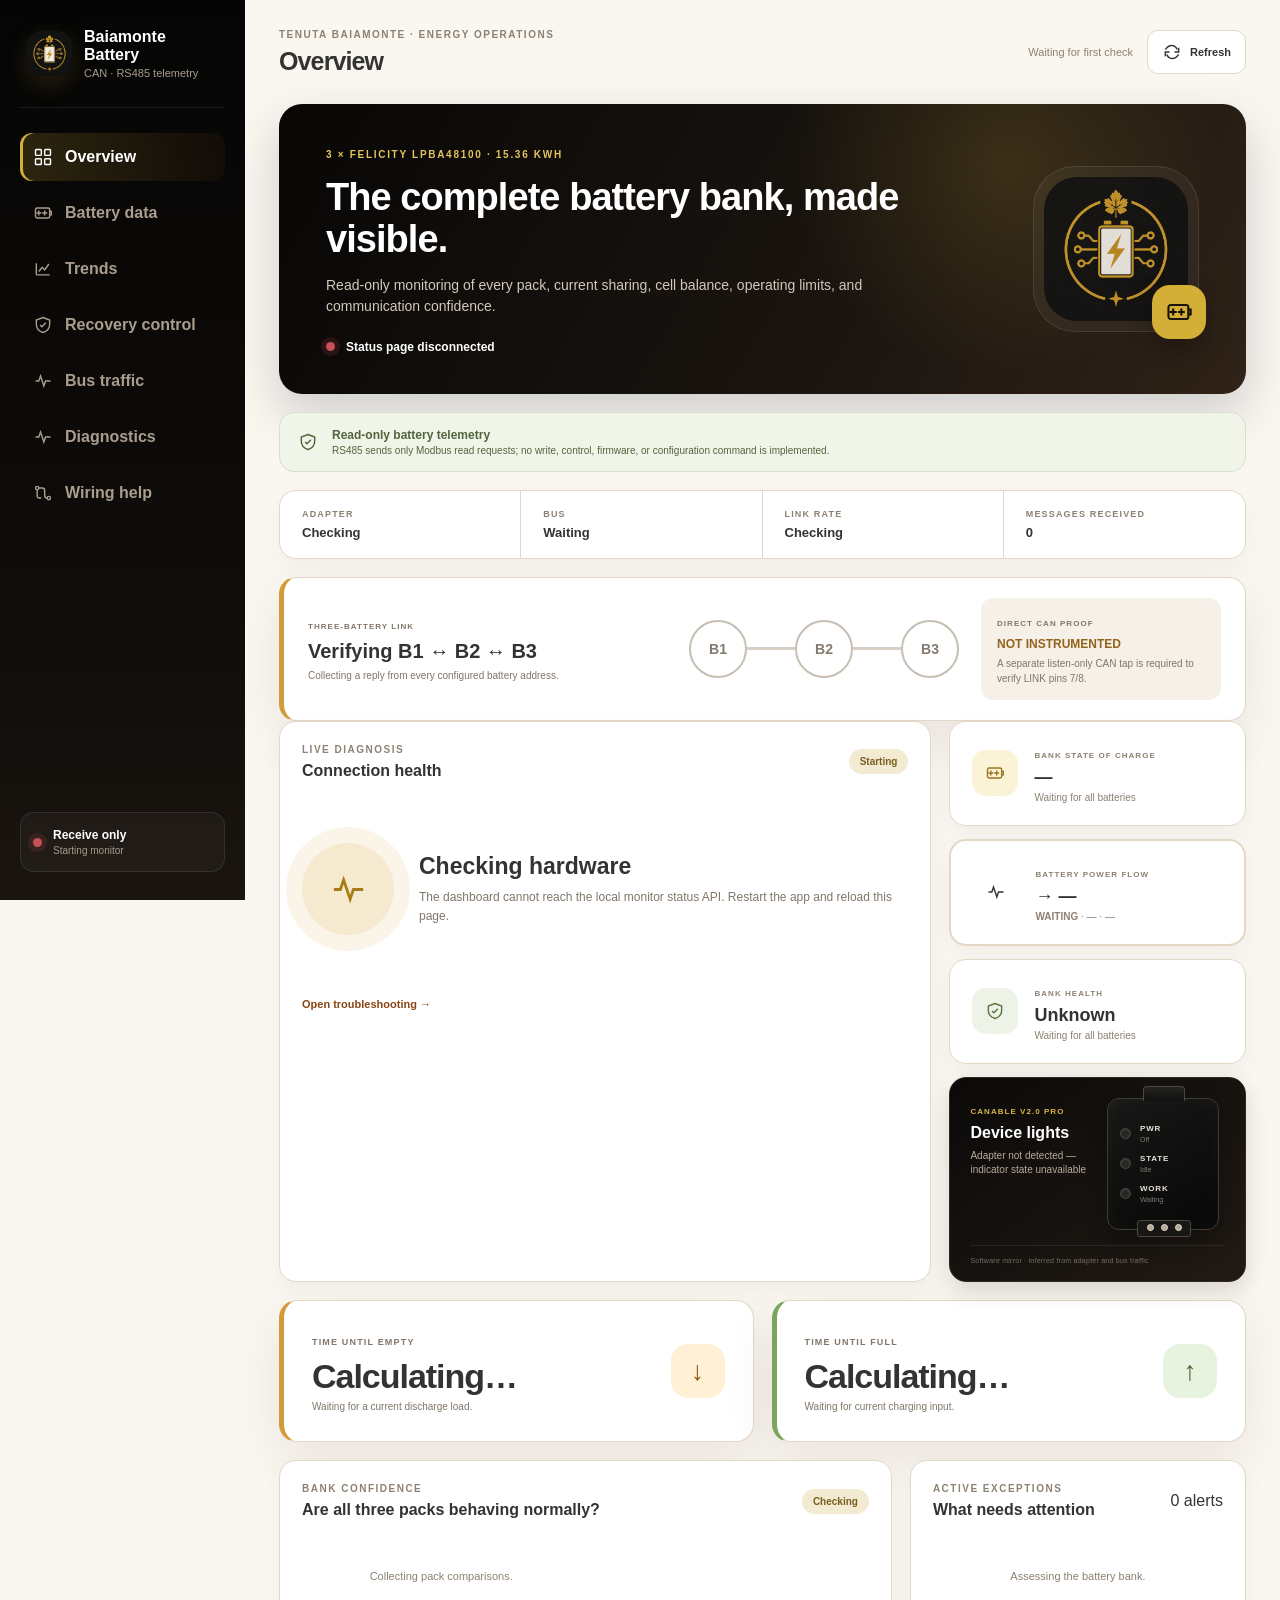
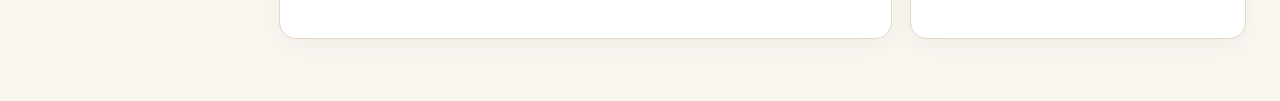
==== commit d2d1ed3d: "Add three-battery link verification indicator" ====
--- a/baiamonte_can_monitor/web/index.html
+++ b/baiamonte_can_monitor/web/index.html
@@ -60,6 +60,22 @@
           <div><small>LINK RATE</small><b id="bitrate-summary">Checking</b></div>
           <div><small>MESSAGES RECEIVED</small><b id="frames-summary">0</b></div>
         </div>
+
+        <article class="link-verification" id="link-verification" aria-label="Three-battery communication verification">
+          <div class="link-copy">
+            <small>THREE-BATTERY LINK</small>
+            <h3 id="link-title">Verifying B1 ↔ B2 ↔ B3</h3>
+            <p id="link-summary">Collecting a reply from every configured battery address.</p>
+          </div>
+          <div class="pack-link-nodes" id="pack-link-nodes" aria-label="Battery link nodes">
+            <span>B1</span><i></i><span>B2</span><i></i><span>B3</span>
+          </div>
+          <div class="can-proof">
+            <small>DIRECT CAN PROOF</small>
+            <b id="can-proof-state">NOT INSTRUMENTED</b>
+            <span id="can-proof-summary">A separate listen-only CAN tap is required to verify LINK pins 7/8.</span>
+          </div>
+        </article>
 
         <div class="overview-grid">
           <article class="panel health-panel"><div class="panel-head"><div><p>LIVE DIAGNOSIS</p><h3>Connection health</h3></div><span class="status-badge" id="health-badge">Starting</span></div><div class="health-orbit"><span id="health-orbit"><svg><use href="#i-pulse"/></svg></span><div><h2 id="health-title">Checking hardware</h2><p id="diagnosis">The monitor is starting.</p></div></div><button class="text-button" data-go="diagnostics">Open troubleshooting →</button></article>
--- a/baiamonte_can_monitor/web/app.css
+++ b/baiamonte_can_monitor/web/app.css
@@ -21,3 +21,4 @@
 @media(max-width:1050px){.chart-grid{grid-template-columns:1fr}}
 @media(max-width:760px){.chart-panel{padding:16px}.chart-panel .panel-head{align-items:flex-start;gap:8px}.chart-feature .chart-host,.chart-grid .chart-host{min-height:330px}.chart-canvas{height:280px}.chart-legend{padding-left:20px}.chart-grid-lines text{font-size:13px}.chart-line{stroke-width:2.5}.chart-tooltip{min-width:170px}.section-head .chart-refresh{font-size:0;padding:10px}.section-head .chart-refresh svg{width:22px;height:22px}}
 .pack-status.planned{background:#e8eef5;color:#48647f}.standby-pack{border-style:dashed}.standby-pack .pack-metric,.standby-pack .pack-overview-values div{opacity:.78}@media(prefers-color-scheme:dark){.pack-status.planned{background:#1c2934;color:#a9c2d8}}
+.link-verification{display:grid;grid-template-columns:minmax(250px,1.2fr) minmax(270px,.9fr) minmax(240px,.8fr);align-items:center;gap:22px;margin-top:18px;padding:20px 24px;border:1px solid var(--line);border-left:5px solid #d49a3a;border-radius:17px;background:var(--white);box-shadow:var(--shadow)}.link-verification.verified{border-left-color:#78a65c}.link-verification.degraded{border-left-color:#c94f57}.link-copy small,.can-proof small{font-size:8px;letter-spacing:.13em;font-weight:850;color:var(--muted)}.link-copy h3{font-size:20px;margin:7px 0 5px}.link-copy p,.can-proof span{display:block;margin:0;color:var(--muted);font-size:10px;line-height:1.5}.pack-link-nodes{display:flex;align-items:center;justify-content:center}.pack-link-nodes>span{width:58px;height:58px;flex:0 0 58px;border:2px solid #c8bfb4;border-radius:50%;display:grid;place-items:center;color:#857a6f;font-size:14px;font-weight:900;position:relative}.pack-link-nodes>span.active{border-color:#78a65c;background:#edf7e7;color:#486d32;box-shadow:0 0 0 5px rgba(120,166,92,.12)}.pack-link-nodes em{position:absolute;bottom:-17px;font-size:7px;font-style:normal;letter-spacing:.1em;color:var(--muted)}.pack-link-nodes>i{height:3px;min-width:34px;flex:1;background:#d8d0c6}.pack-link-nodes>i.active{background:#78a65c}.can-proof{padding:14px 16px;border-radius:12px;background:#f5f0e8}.can-proof b{display:block;margin:7px 0 5px;color:#93631c;font-size:12px}.can-proof b.observed{color:#486d32}@media(prefers-color-scheme:dark){.link-verification{background:#1b1917;border-color:#3b362d}.link-verification.verified{border-left-color:#78a65c}.link-verification.degraded{border-left-color:#c94f57}.pack-link-nodes>span.active{background:#1d2b19;color:#a9ca95}.can-proof{background:#151310}}@media(max-width:1050px){.link-verification{grid-template-columns:1fr 1fr}.can-proof{grid-column:1/-1}}@media(max-width:760px){.link-verification{grid-template-columns:1fr;padding:19px}.can-proof{grid-column:auto}.pack-link-nodes{padding:8px 0 18px}}
